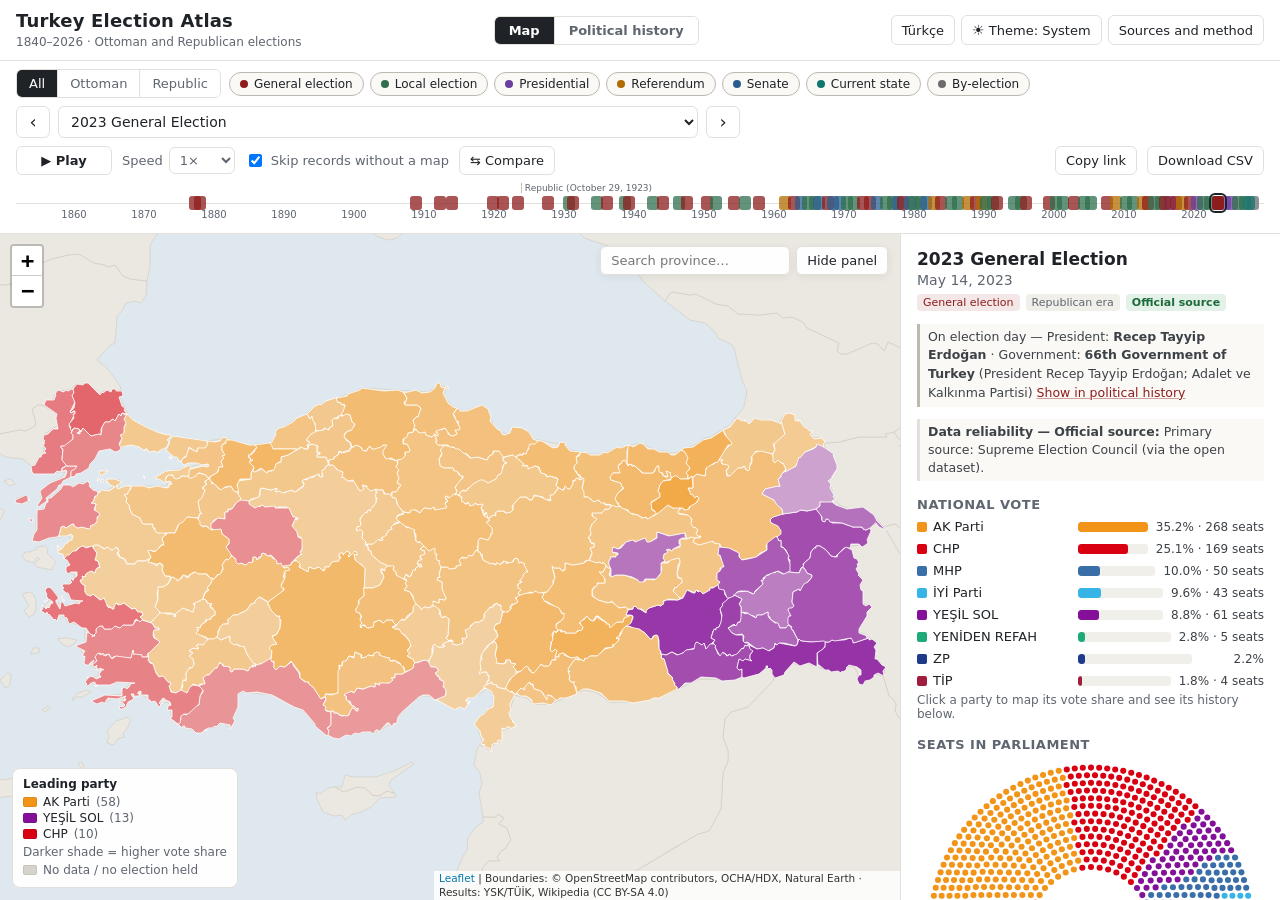
==== index.html @ 9a4d2790 "feat: İngilizce arayüz, ilçe düzeyi sonuçlar (3.3.0) Co-Authored-By: Claude Opus 5.5 <noreply@anthro" ====
<!DOCTYPE html>
<html lang="tr">
<head>
<meta charset="utf-8">
<meta name="viewport" content="width=device-width, initial-scale=1">
<title>Türkiye Seçim Atlası · 1840–2026</title>
<meta name="description" content="1840'tan günümüze Osmanlı ve Türkiye Cumhuriyeti seçimleri, halkoylamaları ve cumhurbaşkanlığı seçimleri; döneminin il ve vilayet sınırlarıyla etkileşimli harita.">
<meta name="theme-color" content="#8d1c1c">
<meta property="og:type" content="website">
<meta property="og:title" content="Türkiye Seçim Atlası · 1840–2026">
<meta property="og:description" content="1840'tan bugüne Osmanlı ve Türkiye seçimleri döneminin sınırlarıyla haritada; meclisler, hükûmetler, cumhurbaşkanları ve partilerle siyasi tarih.">
<meta property="og:url" content="https://ahmtaltug.github.io/TurkSiyasiTarihi/">
<meta property="og:image" content="https://ahmtaltug.github.io/TurkSiyasiTarihi/icons/og.jpg">
<meta property="og:image:width" content="1280"><meta property="og:image:height" content="640">
<meta property="og:locale" content="tr_TR">
<meta name="twitter:card" content="summary_large_image">
<link rel="icon" href="favicon.svg" type="image/svg+xml">
<link rel="manifest" href="manifest.webmanifest">
<link rel="apple-touch-icon" href="icons/icon-192.png">
<script>
  // Tema, sayfa çizilmeden uygulanır (beyaz parlama olmasın): kayıtlı tercih yoksa tarayıcı tercihi.
  (function () {
    var p = localStorage.getItem('theme') || 'auto';
    var dark = p === 'dark' || (p === 'auto' && window.matchMedia && window.matchMedia('(prefers-color-scheme: dark)').matches);
    document.documentElement.dataset.theme = dark ? 'dark' : 'light';
  })();
</script>
<link rel="stylesheet" href="vendor/leaflet.css">
<link rel="stylesheet" href="css/app.css?v=3.3.0">
</head>
<body>
<header class="topbar">
  <div class="brand">
    <h1>Türkiye Seçim Atlası</h1>
    <span class="brand-sub">1840–2026 · Osmanlı ve Cumhuriyet seçimleri</span>
  </div>
  <nav class="seg main-tabs" id="mainTabs" aria-label="Ana bölümler">
    <button type="button" data-view="map" class="active" aria-pressed="true">Harita</button>
    <button type="button" data-view="history" aria-pressed="false">Siyasi tarih</button>
  </nav>
  <div class="topbar-actions">
    <button id="langBtn" class="btn ghost no-tr" type="button" title="Language / Dil"></button>
    <button id="themeBtn" class="btn ghost" type="button">Tema: Sistem</button>
    <button id="aboutBtn" class="btn ghost" type="button" aria-label="Kaynaklar ve yöntem"><span class="long">Kaynaklar ve yöntem</span><span class="short">Hakkında</span></button>
  </div>
</header>

<section class="controls" aria-label="Seçim seçimi">
  <div class="row">
    <div class="seg" id="eraSeg" role="group" aria-label="Dönem">
      <button type="button" data-era="all" class="active">Tümü</button>
      <button type="button" data-era="osmanli">Osmanlı</button>
      <button type="button" data-era="cumhuriyet">Cumhuriyet</button>
    </div>
    <div class="chips" id="typeChips" role="group" aria-label="Seçim türü"></div>
  </div>
  <div class="row nav">
    <button id="prevBtn" class="btn icon" type="button" aria-label="Önceki seçim">‹</button>
    <select id="electionSelect" aria-label="Seçim"></select>
    <button id="nextBtn" class="btn icon" type="button" aria-label="Sonraki seçim">›</button>
  </div>
  <div class="row play" aria-label="Zaman atlamalı oynatma">
    <button id="playBtn" class="btn" type="button" aria-pressed="false" title="Seçili dönem ve türlerdeki seçimleri sırayla oynat (boşluk tuşu)">▶ Oynat</button>
    <label class="lbl"><span class="long">Hız</span>
      <select id="speedSel" aria-label="Oynatma hızı">
        <option value="0.5">0,5×</option><option value="1" selected>1×</option><option value="2">2×</option><option value="4">4×</option>
      </select>
    </label>
    <label class="lbl skip"><input type="checkbox" id="skipEmpty" checked> Haritasız kayıtları atla</label>
    <button id="cmpBtn" class="btn ghost" type="button" aria-pressed="false" title="İki seçimi yan yana haritada karşılaştır">⇆<span class="long"> Karşılaştır</span></button>
    <span class="spacer"></span>
    <button id="shareBtn" class="btn ghost" type="button" title="Bu görünümün bağlantısını kopyala"><span class="long">Bağlantıyı kopyala</span><span class="short">Paylaş</span></button>
    <button id="csvBtn" class="btn ghost" type="button" title="Bu seçimin il verisini CSV olarak indir"><span class="long">CSV indir</span><span class="short">CSV</span></button>
  </div>
  <div class="timeline" id="timeline" aria-label="Zaman çizelgesi"></div>
</section>

<main class="layout">
  <div class="map-wrap">
    <div id="map" aria-label="Harita"></div>
    <div class="map-overlay" id="mapOverlay" hidden></div>
    <div class="year-badge" id="yearBadge" hidden aria-live="polite"></div>
    <div class="event-ticker" id="eventTicker" hidden aria-live="polite"></div>
    <div class="cmp-label a" id="cmpLabelA"></div>
    <div class="loading" id="loading" hidden role="status"><span class="spin" aria-hidden="true"></span>Yükleniyor…</div>
    <div class="legend" id="legend"></div>
    <div class="map-tools">
      <input id="unitSearch" type="search" list="unitList" placeholder="İl ara…" aria-label="Haritada il, sancak ya da vilayet ara (kısayol: /)" autocomplete="off">
      <datalist id="unitList"></datalist>
      <button id="panelBtn" class="btn" type="button" aria-expanded="true" aria-controls="panel">Paneli gizle</button>
    </div>
  </div>
  <aside class="panel" id="panel">
    <div id="electionInfo"></div>
    <div class="modes" id="modeBox"></div>
    <div id="cmpBox"></div>
    <div id="unitInfo"></div>
    <div id="tableBox"></div>
    <div id="demoBox"></div>
    <div id="notesBox"></div>
  </aside>
</main>

<template id="about-en">
  <h2>Sources and method</h2>
  <p class="note">The interface is available in English; election descriptions, notes, party and place names come from Turkish sources and are shown in Turkish.</p>
  <h3>Coverage</h3>
  <ul>
    <li><b>1840:</b> Muhassıl councils. No compiled results exist, so only a description is shown.</li>
    <li><b>1877–1919, Ottoman Chamber of Deputies:</b> Deputies per province (vilayet) or sanjak, with religious, ethnic or political affiliation where the source gives it.</li>
    <li><b>1920–1946, Grand National Assembly:</b> Deputies and party breakdown per province; approximate provincial votes for 1946.</li>
    <li><b>1930–1946 local elections:</b> Municipalities won by the Free Republican Party in 1930; boundaries only for other years.</li>
    <li><b>District level:</b> District results for the 1950 and 1955 local elections and for all general, local, referendum and presidential elections since 1961, with the district boundaries of election day (panel: "Unit: District").</li>
    <li><b>1950–2026:</b> Province-level results of general, local (mayors and provincial councils), Senate, referendum and presidential elections, and the June 7, 2026 by-elections.</li>
  </ul>
  <h3>Data sources</h3>
  <ul>
    <li><b>1950–2026 results, 1950–1999 provincial and district boundaries:</b> <a href="https://github.com/hamiKumbasae/turkiye-secim-haritasi" target="_blank" rel="noopener">Türkiye Seçim Haritası open dataset</a> (CC BY-SA 4.0), based on the Supreme Election Council (YSK), TurkStat/DİE and Wikipedia. Boundaries derived from © OpenStreetMap contributors (ODbL) and OCHA/HDX COD-AB-TUR (CC BY-IGO).</li>
    <li><b>1877–1946 lists of deputies:</b> Turkish Wikipedia lists of members of each Ottoman and Turkish parliament (CC BY-SA 4.0). Each record links its source in the panel.</li>
    <li><b>Ottoman provinces outside Turkey and background map:</b> <a href="https://www.naturalearthdata.com/" target="_blank" rel="noopener">Natural Earth</a> (public domain).</li>
    <li><b>Political history (governments, confidence votes, heads of state, parties, events):</b> Turkish Wikipedia lists of governments and presidents, and party infoboxes (CC BY-SA 4.0); grand viziers from the Turkish Wikipedia list of Ottoman grand viziers.</li>
    <li><b>Demographics:</b> Provincial population (censuses 1927–2025) and area from Turkish Wikipedia; GDP per capita (2024) and life expectancy (2021–2023) from English Wikipedia tables based on TurkStat data.</li>
    <li><b>Current state:</b> Seats in parliament and provincial mayors, compiled daily from Turkish Wikipedia.</li>
    <li><b>Software:</b> Leaflet (BSD-2), topojson-client (ISC).</li>
  </ul>
  <h3>Boundaries</h3>
  <p>Elections from 1950 onwards are drawn with the provincial boundaries of their date (63 provinces in 1950 up to 81 since 2002), and provinces carry their official name at the time (e.g. Seyhan and Çoruh until 1955, Urfa until 1984, İçel until 2002).</p>
  <p>Boundaries before 1950 are <b>approximate</b>: units inside Turkey were assembled from today's districts according to their affiliation in that year; Ottoman provinces outside Turkey were assembled from present-day regions (Natural Earth admin-1), so their outlines do not match historical borders exactly. Units drawn with <b>fine diagonal hatching</b> rely on this project's estimate rather than a documented source.</p>
  <h3>Data reliability</h3>
  <ul>
    <li><b>Official source:</b> results based on YSK or TurkStat publications (via the open dataset).</li>
    <li><b>Encyclopedic compilation:</b> compiled from Wikipedia tables and lists, not checked against primary sources.</li>
    <li><b>Partial / approximate:</b> records where part of the data is unknown or approximate (1930, 1946).</li>
    <li><b>No result data:</b> only a description and the boundaries of the period.</li>
  </ul>
  <p>What was checked against what is documented in the <a href="https://github.com/ahmtaltug/TurkSiyasiTarihi/blob/main/docs/DOGRULAMA.md" target="_blank" rel="noopener">verification report</a> (Turkish).</p>
  <h3>Known limitations</h3>
  <ul>
    <li>Before 1950 elections were indirect and no provincial vote counts were published, so deputies and affiliations are shown.</li>
    <li>Wikipedia lists include everyone who served during a term, so totals can exceed the official number of seats.</li>
    <li>Party affiliations in the 1912 and 1914 lists do not match the aggregate figures in the literature.</li>
    <li>National totals are summed from provinces and may differ from official figures by a few tenths of a point.</li>
    <li>The parliament chart shows the composition right after each election; changes during a term are only included for the one-party era opposition parties (1923–1930).</li>
    <li>Demographic indicators use today's provincial boundaries; correlation does not imply causation.</li>
  </ul>
  <h3>Reporting errors</h3>
  <p>Use the <b>"Spotted an error in this record? Report it"</b> link at the bottom of each panel; it opens a GitHub form pre-filled with the record you are viewing (GitHub account required). <a href="https://github.com/ahmtaltug/TurkSiyasiTarihi/issues" target="_blank" rel="noopener">Open reports</a></p>
  <h3>Tips</h3>
  <ul>
    <li><b>Play:</b> steps through the elections of the selected era and types; keep only "General election" on to watch 1877–2023.</li>
    <li><b>Swing:</b> compares the selected party with the previous election of the same type, province by province.</li>
    <li><b>Keyboard:</b> ← → previous/next election, space play/pause, / search, Esc closes the selected unit.</li>
    <li><b>Compare (⇆):</b> shows two elections side by side.</li>
    <li><b>Language:</b> the button at the top switches between Turkish and English; the choice is stored in your browser.</li>
  </ul>
</template>

<dialog id="about">
  <form method="dialog"><button class="btn ghost close" aria-label="Kapat">✕</button></form>
  <div id="aboutBody">
  <h2>Kaynaklar ve yöntem</h2>
  <h3>Kapsam</h3>
  <ul>
    <li><b>1840:</b> Muhassıllık meclisleri. Derlenmiş seçim sonucu olmadığı için yalnız açıklama gösterilir.</li>
    <li><b>1877–1919, Meclis-i Mebusan:</b> Vilayet ya da sancak başına mebus sayısı. Kaynakta varsa dinî, etnik ya da siyasi mensubiyet dağılımı da gösterilir.</li>
    <li><b>1920–1946, TBMM:</b> İl (liva) başına milletvekili sayısı ve parti dağılımı. 1946 için yaklaşık il oyları da vardır.</li>
    <li><b>1930–1946 yerel seçimler:</b> 1930 için Serbest Cumhuriyet Fırkası'nın kazandığı belediyeler. Diğer yıllarda il düzeyinde veri yoktur.</li>
    <li><b>İlçe düzeyi:</b> 1950 ve 1955 yerel seçimleri ile 1961 sonrası genel, yerel, halkoylaması ve cumhurbaşkanlığı seçimlerinde ilçe sonuçları, seçim tarihindeki ilçe sınırlarıyla (panelde "Birim: İlçe").</li>
    <li><b>1950–2026:</b> İl düzeyinde milletvekili genel seçimleri, mahalli idareler seçimleri (belediye başkanlığı ve il genel meclisi), Cumhuriyet Senatosu seçimleri, halkoylamaları, cumhurbaşkanlığı seçimleri ve 7 Haziran 2026 ara seçimi.</li>
  </ul>
  <h3>Veri kaynakları</h3>
  <ul>
    <li><b>1950–2026 sonuçları ve 1950–1999 il sınırları:</b> <a href="https://github.com/hamiKumbasae/turkiye-secim-haritasi" target="_blank" rel="noopener">Türkiye Seçim Haritası açık veri seti</a> (CC BY-SA 4.0). Asıl kaynakları YSK, TÜİK/DİE ve Vikipedi'dir. İl ve ilçe sınırları © OpenStreetMap katkıcıları (ODbL) ve OCHA/HDX COD-AB-TUR (CC BY-IGO) verisinden türetilmiştir.</li>
    <li><b>1877–1946 vekil listeleri:</b> Türkçe Vikipedi'deki "Meclis-i Mebûsan N. dönem mebusları listesi" ve "TBMM N. dönem milletvekilleri listesi" maddeleri (CC BY-SA 4.0). 1930 ve 1946 için ilgili seçim maddeleri kullanıldı. Her seçimin kaynak bağlantısı panelde yer alır.</li>
    <li><b>Türkiye dışındaki Osmanlı vilayetleri ve arka plan haritası:</b> <a href="https://www.naturalearthdata.com/" target="_blank" rel="noopener">Natural Earth</a> (kamu malı).</li>
    <li><b>Siyasi tarih (hükûmetler, güvenoyları, cumhurbaşkanları, partiler, olaylar):</b> Türkçe Vikipedi "Türkiye hükûmetleri listesi", "Türkiye cumhurbaşkanları listesi" ve parti maddelerinin bilgi kutuları (CC BY-SA 4.0). 1923–1946 meclis dağılımları seçim maddelerinden, 1950 sonrası bu sitenin seçim verisindendir.</li>
    <li><b>Demografi:</b> İl nüfusları (1927–2025 sayım ve ADNKS), alanlar: Türkçe Vikipedi; il bazında kişi başı GSYH (2024) ve yaşam beklentisi (2021–2023): İngilizce Vikipedi tabloları (TÜİK verisine dayanır).</li>
    <li><b>Yazılım:</b> Leaflet (BSD-2), topojson-client (ISC).</li>
  </ul>
  <h3>Sınırlar</h3>
  <p>1950 ve sonrasındaki seçimler, kaynak veri setinin o tarihteki il sınırlarıyla çizilir: 1950'de 63 il, 1954'te 64, 1955'te 66, 1957–1987 arasında 67, 1991'de 74, 1994'te 76, 1995'te 79, 1999'da 80 ve 2002'den itibaren 81 il. İl adları seçim tarihindeki resmî adlarıyla gösterilir (ör. 1955'e kadar Seyhan ve Çoruh, 1984'e kadar Urfa, 2002'ye kadar İçel).</p>
  <p>1950 öncesi sınırlar <b>yaklaşıktır</b>. Türkiye içindeki birimler, günümüz ilçelerinin o yıldaki il ya da sancak bağlılığına göre birleştirildi. Örnekler: Gelibolu, Ergani, Genç, Siverek, Kozan, Cebelibereket, Şebinkarahisar ve Aksaray illerinin kaldırılması, 1933–1936 arasındaki Çoruh ili, Hatay'ın 1939'da katılması. Türkiye dışındaki Osmanlı vilayetleri, günümüz idari bölgelerinin (Natural Earth admin-1) birleştirilmesiyle çizildi. Bu yüzden kenar hatları tarihî sınırlarla birebir örtüşmez.</p>
  <h3>Veri güvenilirliği düzeyleri</h3>
  <p>Her kaydın panelinde bir güvenilirlik rozeti vardır. Rozet, verinin hangi tür kaynağa dayandığını gösterir; ayrı bir doğrulama sonucu değildir.</p>
  <ul>
    <li><b>Resmî kaynak:</b> YSK ya da DİE/TÜİK yayınlarına dayanan sonuçlar (kaynak veri seti üzerinden).</li>
    <li><b>Ansiklopedik derleme:</b> Vikipedi tablo ve listelerinden derlenmiş, birincil kaynakla karşılaştırılmamış veri.</li>
    <li><b>Kısmi / yaklaşık:</b> Verinin bir bölümü bilinmeyen ya da yaklaşık olan kayıtlar (1930, 1946).</li>
    <li><b>Sonuç verisi yok:</b> Yalnız açıklama ve dönemin sınırları gösterilir.</li>
  </ul>
  <p>Haritada <b>ince çapraz çizgilerle taranmış</b> birimlerin sınırı belgelenmiş bir kaynağa değil, bu projedeki tahmine dayanır. Birime tıklayınca neyin varsayıldığı yazar.</p>
  <p>Parti ve aday adlarının, ülke geneli sonuçların ve il adlarının neyle karşılaştırıldığı <a href="https://github.com/ahmtaltug/TurkSiyasiTarihi/blob/main/docs/DOGRULAMA.md" target="_blank" rel="noopener">doğrulama raporunda</a> yer alır.</p>
  <h3>Bilinen sınırlamalar</h3>
  <ul>
    <li>1950 öncesinde seçimler iki dereceliydi ve il düzeyinde oy sayısı yayımlanmadı. Bu yüzden bu dönemde vekil sayıları ve mensubiyetler gösterilir.</li>
    <li>Vikipedi listeleri dönem boyunca görev yapan herkesi içerir. Açıklamasında "yerine" ya da "ara seçim" geçenler "sonradan katılan" olarak ayrıldı, ama bütün ara seçimler bu şekilde işaretli değildir. Bu yüzden toplamlar resmî sandalye sayısından fazla olabilir.</li>
    <li>1912 ve 1914 listelerindeki parti mensubiyetleri literatürdeki toplu rakamlarla uyuşmaz; örneğin 1912 için genellikle "İttihat ve Terakki 269/275" denir. Bu yüzden Osmanlı seçimlerinde harita varsayılan olarak vekil sayısını gösterir.</li>
    <li>Ülke toplamları il verilerinin toplanmasıyla hesaplandığından resmî ilan edilen oranlardan birkaç onda bir puan farklı olabilir.</li>
    <li>Siyasi tarih grafiğindeki meclis dağılımı her seçimin hemen sonrasındaki durumdur; dönem içindeki parti değiştirmeler ve ara seçimler, Cumhuriyet Senatosu gösterilmez. Partilerin öncül/ardıl ilişkileri Vikipedi bilgi kutularındaki bağlantılara dayanır.</li>
    <li>Demografik göstergeler günümüz il sınırlarına göredir; eski seçimlerde dönemin illerine toplanır ve yaklaşıktır. İl bazında kentleşme ve göç verisi yoktur; nüfus artışı dolaylı gösterge olarak verilir. Korelasyon nedensellik göstermez.</li>
  </ul>
  <h3>Hata bildirimi</h3>
  <p>Yanlış bir sonuç, ad, tarih ya da sınır görürseniz her kaydın panelinin altındaki <b>"Bu kayıtta hata mı var? Bildirin"</b> bağlantısını kullanın. GitHub'da, görüntülediğiniz kaydın bağlantısı doldurulmuş bir form açılır (GitHub hesabı gerekir). <a href="https://github.com/ahmtaltug/TurkSiyasiTarihi/issues" target="_blank" rel="noopener">Açık bildirimler</a></p>
  <h3>Kullanım ipuçları</h3>
  <ul>
    <li><b>Oynat:</b> Seçili dönem ve türlerdeki seçimleri sırayla gösterir. Örneğin yalnız "Genel seçim"i açık bırakıp oynatırsanız 1877'den 2023'e milletvekili seçimleri art arda gelir. Harita görünümü ve seçili parti, mümkün olduğunca korunur.</li>
    <li><b>Değişim:</b> 1950 sonrası oy verisi olan seçimlerde, seçili partinin oyunu aynı türden bir önceki seçimle il il karşılaştırır.</li>
    <li><b>Tema:</b> Sayfa tarayıcınızın açık/koyu tercihine göre açılır; sağ üstteki düğmeyle Sistem, Açık ve Koyu arasında geçiş yapabilirsiniz. Tercih tarayıcıda saklanır.</li>
    <li><b>Tahmini sınırlar:</b> Lejanttaki kutucukla taramayı gizleyip gösterebilirsiniz.</li>
    <li><b>Klavye:</b> ← ve → önceki/sonraki seçim, boşluk oynat/durdur, / il arama, Esc seçili ili kapatır.</li>
    <li><b>Parti geçmişi:</b> Ülke geneli çubuklarından bir partiye tıklayınca, partinin aynı türdeki seçimlerde aldığı oy oranı grafikle gösterilir.</li>
    <li><b>İl geçmişi:</b> 1950 sonrası bir ile tıklayınca kartın altındaki "Bu ilin seçim geçmişi" bölümü, aynı türdeki bütün seçimleri ve seçili partinin oy eğrisini gösterir.</li>
    <li><b>Siyasi tarih:</b> Üst çubuktaki düğme meclis–hükûmet grafiğini, hükûmetler tablosunu, parti zaman çizelgesini ve olay animasyonunu açar.</li>
    <li><b>Karşılaştır (⇆):</b> Seçili seçimi, paneldeki listeden seçeceğiniz başka bir seçimle yan yana gösterir.</li>
    <li><b>Demografi:</b> Panelin altındaki bölüm, il göstergeleriyle seçim sonucunu saçılım grafiğinde karşılaştırır.</li>
    <li><b>CSV indir:</b> Görüntülenen seçimin il verisini Excel'de açılabilen bir dosya olarak indirir.</li>
  </ul>
  </div>
  <p class="muted">Bu sitedeki derlenmiş veri, kaynaklarının lisansı gereği CC BY-SA 4.0 ile paylaşılır. <span id="version"></span> · <a href="https://github.com/ahmtaltug/TurkSiyasiTarihi" target="_blank" rel="noopener">Kaynak kod</a></p>
</dialog>

<section id="historyDlg" class="history-view" hidden aria-labelledby="histTitle">
  <div class="hd-head">
    <h2 id="histTitle">Siyasi tarih</h2>
    <div class="seg" id="histTabs" role="tablist" aria-label="Siyasi tarih görünümleri">
      <button type="button" role="tab" data-tab="chart">Meclis ve hükûmetler</button>
      <button type="button" role="tab" data-tab="govs">Hükûmetler ve güvenoyu</button>
      <button type="button" role="tab" data-tab="parties">Partiler</button>
      <button type="button" role="tab" data-tab="anim">Olaylar ve animasyon</button>
    </div>
    <button id="histShare" class="btn ghost" type="button" title="Bu görünümün bağlantısını kopyala"><span class="long">Bağlantıyı kopyala</span><span class="short">Paylaş</span></button>
    <a id="histReport" class="btn ghost report-link" href="#" target="_blank" rel="noopener" title="Siyasi tarih verisindeki bir hatayı bildir">Hata bildir</a>
  </div>
  <div id="histBody" class="hd-body"></div>
</section>

<svg width="0" height="0" style="position:absolute" aria-hidden="true" focusable="false">
  <defs>
    <pattern id="hatch" patternUnits="userSpaceOnUse" width="6" height="6" patternTransform="rotate(45)">
      <rect width="2" height="6" style="fill: var(--hatch)"></rect>
    </pattern>
  </defs>
</svg>
<noscript><p style="padding:16px">Bu harita JavaScript gerektirir.</p></noscript>
<script defer src="vendor/leaflet.js"></script>
<script defer src="vendor/topojson-client.min.js"></script>
<script defer src="js/i18n.js?v=3.3.0"></script>
<script defer src="js/app.js?v=3.3.0"></script>
<script defer src="js/history.js?v=3.3.0"></script>
</body>
</html>
---- vendor/leaflet.css ----
/* required styles */

.leaflet-pane,
.leaflet-tile,
.leaflet-marker-icon,
.leaflet-marker-shadow,
.leaflet-tile-container,
.leaflet-pane > svg,
.leaflet-pane > canvas,
.leaflet-zoom-box,
.leaflet-image-layer,
.leaflet-layer {
	position: absolute;
	left: 0;
	top: 0;
	}
.leaflet-container {
	overflow: hidden;
	}
.leaflet-tile,
.leaflet-marker-icon,
.leaflet-marker-shadow {
	-webkit-user-select: none;
	   -moz-user-select: none;
	        user-select: none;
	  -webkit-user-drag: none;
	}
/* Prevents IE11 from highlighting tiles in blue */
.leaflet-tile::selection {
	background: transparent;
}
/* Safari renders non-retina tile on retina better with this, but Chrome is worse */
.leaflet-safari .leaflet-tile {
	image-rendering: -webkit-optimize-contrast;
	}
/* hack that prevents hw layers "stretching" when loading new tiles */
.leaflet-safari .leaflet-tile-container {
	width: 1600px;
	height: 1600px;
	-webkit-transform-origin: 0 0;
	}
.leaflet-marker-icon,
.leaflet-marker-shadow {
	display: block;
	}
/* .leaflet-container svg: reset svg max-width decleration shipped in Joomla! (joomla.org) 3.x */
/* .leaflet-container img: map is broken in FF if you have max-width: 100% on tiles */
.leaflet-container .leaflet-overlay-pane svg {
	max-width: none !important;
	max-height: none !important;
	}
.leaflet-container .leaflet-marker-pane img,
.leaflet-container .leaflet-shadow-pane img,
.leaflet-container .leaflet-tile-pane img,
.leaflet-container img.leaflet-image-layer,
.leaflet-container .leaflet-tile {
	max-width: none !important;
	max-height: none !important;
	width: auto;
	padding: 0;
	}

.leaflet-container img.leaflet-tile {
	/* See: https://bugs.chromium.org/p/chromium/issues/detail?id=600120 */
	mix-blend-mode: plus-lighter;
}

.leaflet-container.leaflet-touch-zoom {
	-ms-touch-action: pan-x pan-y;
	touch-action: pan-x pan-y;
	}
.leaflet-container.leaflet-touch-drag {
	-ms-touch-action: pinch-zoom;
	/* Fallback for FF which doesn't support pinch-zoom */
	touch-action: none;
	touch-action: pinch-zoom;
}
.leaflet-container.leaflet-touch-drag.leaflet-touch-zoom {
	-ms-touch-action: none;
	touch-action: none;
}
.leaflet-container {
	-webkit-tap-highlight-color: transparent;
}
.leaflet-container a {
	-webkit-tap-highlight-color: rgba(51, 181, 229, 0.4);
}
.leaflet-tile {
	filter: inherit;
	visibility: hidden;
	}
.leaflet-tile-loaded {
	visibility: inherit;
	}
.leaflet-zoom-box {
	width: 0;
	height: 0;
	-moz-box-sizing: border-box;
	     box-sizing: border-box;
	z-index: 800;
	}
/* workaround for https://bugzilla.mozilla.org/show_bug.cgi?id=888319 */
.leaflet-overlay-pane svg {
	-moz-user-select: none;
	}

.leaflet-pane         { z-index: 400; }

.leaflet-tile-pane    { z-index: 200; }
.leaflet-overlay-pane { z-index: 400; }
.leaflet-shadow-pane  { z-index: 500; }
.leaflet-marker-pane  { z-index: 600; }
.leaflet-tooltip-pane   { z-index: 650; }
.leaflet-popup-pane   { z-index: 700; }

.leaflet-map-pane canvas { z-index: 100; }
.leaflet-map-pane svg    { z-index: 200; }

.leaflet-vml-shape {
	width: 1px;
	height: 1px;
	}
.lvml {
	behavior: url(#default#VML);
	display: inline-block;
	position: absolute;
	}


/* control positioning */

.leaflet-control {
	position: relative;
	z-index: 800;
	pointer-events: visiblePainted; /* IE 9-10 doesn't have auto */
	pointer-events: auto;
	}
.leaflet-top,
.leaflet-bottom {
	position: absolute;
	z-index: 1000;
	pointer-events: none;
	}
.leaflet-top {
	top: 0;
	}
.leaflet-right {
	right: 0;
	}
.leaflet-bottom {
	bottom: 0;
	}
.leaflet-left {
	left: 0;
	}
.leaflet-control {
	float: left;
	clear: both;
	}
.leaflet-right .leaflet-control {
	float: right;
	}
.leaflet-top .leaflet-control {
	margin-top: 10px;
	}
.leaflet-bottom .leaflet-control {
	margin-bottom: 10px;
	}
.leaflet-left .leaflet-control {
	margin-left: 10px;
	}
.leaflet-right .leaflet-control {
	margin-right: 10px;
	}


/* zoom and fade animations */

.leaflet-fade-anim .leaflet-popup {
	opacity: 0;
	-webkit-transition: opacity 0.2s linear;
	   -moz-transition: opacity 0.2s linear;
	        transition: opacity 0.2s linear;
	}
.leaflet-fade-anim .leaflet-map-pane .leaflet-popup {
	opacity: 1;
	}
.leaflet-zoom-animated {
	-webkit-transform-origin: 0 0;
	    -ms-transform-origin: 0 0;
	        transform-origin: 0 0;
	}
svg.leaflet-zoom-animated {
	will-change: transform;
}

.leaflet-zoom-anim .leaflet-zoom-animated {
	-webkit-transition: -webkit-transform 0.25s cubic-bezier(0,0,0.25,1);
	   -moz-transition:    -moz-transform 0.25s cubic-bezier(0,0,0.25,1);
	        transition:         transform 0.25s cubic-bezier(0,0,0.25,1);
	}
.leaflet-zoom-anim .leaflet-tile,
.leaflet-pan-anim .leaflet-tile {
	-webkit-transition: none;
	   -moz-transition: none;
	        transition: none;
	}

.leaflet-zoom-anim .leaflet-zoom-hide {
	visibility: hidden;
	}


/* cursors */

.leaflet-interactive {
	cursor: pointer;
	}
.leaflet-grab {
	cursor: -webkit-grab;
	cursor:    -moz-grab;
	cursor:         grab;
	}
.leaflet-crosshair,
.leaflet-crosshair .leaflet-interactive {
	cursor: crosshair;
	}
.leaflet-popup-pane,
.leaflet-control {
	cursor: auto;
	}
.leaflet-dragging .leaflet-grab,
.leaflet-dragging .leaflet-grab .leaflet-interactive,
.leaflet-dragging .leaflet-marker-draggable {
	cursor: move;
	cursor: -webkit-grabbing;
	cursor:    -moz-grabbing;
	cursor:         grabbing;
	}

/* marker & overlays interactivity */
.leaflet-marker-icon,
.leaflet-marker-shadow,
.leaflet-image-layer,
.leaflet-pane > svg path,
.leaflet-tile-container {
	pointer-events: none;
	}

.leaflet-marker-icon.leaflet-interactive,
.leaflet-image-layer.leaflet-interactive,
.leaflet-pane > svg path.leaflet-interactive,
svg.leaflet-image-layer.leaflet-interactive path {
	pointer-events: visiblePainted; /* IE 9-10 doesn't have auto */
	pointer-events: auto;
	}

/* visual tweaks */

.leaflet-container {
	background: #ddd;
	outline-offset: 1px;
	}
.leaflet-container a {
	color: #0078A8;
	}
.leaflet-zoom-box {
	border: 2px dotted #38f;
	background: rgba(255,255,255,0.5);
	}


/* general typography */
.leaflet-container {
	font-family: "Helvetica Neue", Arial, Helvetica, sans-serif;
	font-size: 12px;
	font-size: 0.75rem;
	line-height: 1.5;
	}


/* general toolbar styles */

.leaflet-bar {
	box-shadow: 0 1px 5px rgba(0,0,0,0.65);
	border-radius: 4px;
	}
.leaflet-bar a {
	background-color: #fff;
	border-bottom: 1px solid #ccc;
	width: 26px;
	height: 26px;
	line-height: 26px;
	display: block;
	text-align: center;
	text-decoration: none;
	color: black;
	}
.leaflet-bar a,
.leaflet-control-layers-toggle {
	background-position: 50% 50%;
	background-repeat: no-repeat;
	display: block;
	}
.leaflet-bar a:hover,
.leaflet-bar a:focus {
	background-color: #f4f4f4;
	}
.leaflet-bar a:first-child {
	border-top-left-radius: 4px;
	border-top-right-radius: 4px;
	}
.leaflet-bar a:last-child {
	border-bottom-left-radius: 4px;
	border-bottom-right-radius: 4px;
	border-bottom: none;
	}
.leaflet-bar a.leaflet-disabled {
	cursor: default;
	background-color: #f4f4f4;
	color: #bbb;
	}

.leaflet-touch .leaflet-bar a {
	width: 30px;
	height: 30px;
	line-height: 30px;
	}
.leaflet-touch .leaflet-bar a:first-child {
	border-top-left-radius: 2px;
	border-top-right-radius: 2px;
	}
.leaflet-touch .leaflet-bar a:last-child {
	border-bottom-left-radius: 2px;
	border-bottom-right-radius: 2px;
	}

/* zoom control */

.leaflet-control-zoom-in,
.leaflet-control-zoom-out {
	font: bold 18px 'Lucida Console', Monaco, monospace;
	text-indent: 1px;
	}

.leaflet-touch .leaflet-control-zoom-in, .leaflet-touch .leaflet-control-zoom-out  {
	font-size: 22px;
	}


/* layers control */

.leaflet-control-layers {
	box-shadow: 0 1px 5px rgba(0,0,0,0.4);
	background: #fff;
	border-radius: 5px;
	}
.leaflet-control-layers-toggle {
	background-image: url(images/layers.png);
	width: 36px;
	height: 36px;
	}
.leaflet-retina .leaflet-control-layers-toggle {
	background-image: url(images/layers-2x.png);
	background-size: 26px 26px;
	}
.leaflet-touch .leaflet-control-layers-toggle {
	width: 44px;
	height: 44px;
	}
.leaflet-control-layers .leaflet-control-layers-list,
.leaflet-control-layers-expanded .leaflet-control-layers-toggle {
	display: none;
	}
.leaflet-control-layers-expanded .leaflet-control-layers-list {
	display: block;
	position: relative;
	}
.leaflet-control-layers-expanded {
	padding: 6px 10px 6px 6px;
	color: #333;
	background: #fff;
	}
.leaflet-control-layers-scrollbar {
	overflow-y: scroll;
	overflow-x: hidden;
	padding-right: 5px;
	}
.leaflet-control-layers-selector {
	margin-top: 2px;
	position: relative;
	top: 1px;
	}
.leaflet-control-layers label {
	display: block;
	font-size: 13px;
	font-size: 1.08333em;
	}
.leaflet-control-layers-separator {
	height: 0;
	border-top: 1px solid #ddd;
	margin: 5px -10px 5px -6px;
	}

/* Default icon URLs */
.leaflet-default-icon-path { /* used only in path-guessing heuristic, see L.Icon.Default */
	background-image: url(images/marker-icon.png);
	}


/* attribution and scale controls */

.leaflet-container .leaflet-control-attribution {
	background: #fff;
	background: rgba(255, 255, 255, 0.8);
	margin: 0;
	}
.leaflet-control-attribution,
.leaflet-control-scale-line {
	padding: 0 5px;
	color: #333;
	line-height: 1.4;
	}
.leaflet-control-attribution a {
	text-decoration: none;
	}
.leaflet-control-attribution a:hover,
.leaflet-control-attribution a:focus {
	text-decoration: underline;
	}
.leaflet-attribution-flag {
	display: inline !important;
	vertical-align: baseline !important;
	width: 1em;
	height: 0.6669em;
	}
.leaflet-left .leaflet-control-scale {
	margin-left: 5px;
	}
.leaflet-bottom .leaflet-control-scale {
	margin-bottom: 5px;
	}
.leaflet-control-scale-line {
	border: 2px solid #777;
	border-top: none;
	line-height: 1.1;
	padding: 2px 5px 1px;
	white-space: nowrap;
	-moz-box-sizing: border-box;
	     box-sizing: border-box;
	background: rgba(255, 255, 255, 0.8);
	text-shadow: 1px 1px #fff;
	}
.leaflet-control-scale-line:not(:first-child) {
	border-top: 2px solid #777;
	border-bottom: none;
	margin-top: -2px;
	}
.leaflet-control-scale-line:not(:first-child):not(:last-child) {
	border-bottom: 2px solid #777;
	}

.leaflet-touch .leaflet-control-attribution,
.leaflet-touch .leaflet-control-layers,
.leaflet-touch .leaflet-bar {
	box-shadow: none;
	}
.leaflet-touch .leaflet-control-layers,
.leaflet-touch .leaflet-bar {
	border: 2px solid rgba(0,0,0,0.2);
	background-clip: padding-box;
	}


/* popup */

.leaflet-popup {
	position: absolute;
	text-align: center;
	margin-bottom: 20px;
	}
.leaflet-popup-content-wrapper {
	padding: 1px;
	text-align: left;
	border-radius: 12px;
	}
.leaflet-popup-content {
	margin: 13px 24px 13px 20px;
	line-height: 1.3;
	font-size: 13px;
	font-size: 1.08333em;
	min-height: 1px;
	}
.leaflet-popup-content p {
	margin: 17px 0;
	margin: 1.3em 0;
	}
.leaflet-popup-tip-container {
	width: 40px;
	height: 20px;
	position: absolute;
	left: 50%;
	margin-top: -1px;
	margin-left: -20px;
	overflow: hidden;
	pointer-events: none;
	}
.leaflet-popup-tip {
	width: 17px;
	height: 17px;
	padding: 1px;

	margin: -10px auto 0;
	pointer-events: auto;

	-webkit-transform: rotate(45deg);
	   -moz-transform: rotate(45deg);
	    -ms-transform: rotate(45deg);
	        transform: rotate(45deg);
	}
.leaflet-popup-content-wrapper,
.leaflet-popup-tip {
	background: white;
	color: #333;
	box-shadow: 0 3px 14px rgba(0,0,0,0.4);
	}
.leaflet-container a.leaflet-popup-close-button {
	position: absolute;
	top: 0;
	right: 0;
	border: none;
	text-align: center;
	width: 24px;
	height: 24px;
	font: 16px/24px Tahoma, Verdana, sans-serif;
	color: #757575;
	text-decoration: none;
	background: transparent;
	}
.leaflet-container a.leaflet-popup-close-button:hover,
.leaflet-container a.leaflet-popup-close-button:focus {
	color: #585858;
	}
.leaflet-popup-scrolled {
	overflow: auto;
	}

.leaflet-oldie .leaflet-popup-content-wrapper {
	-ms-zoom: 1;
	}
.leaflet-oldie .leaflet-popup-tip {
	width: 24px;
	margin: 0 auto;

	-ms-filter: "progid:DXImageTransform.Microsoft.Matrix(M11=0.70710678, M12=0.70710678, M21=-0.70710678, M22=0.70710678)";
	filter: progid:DXImageTransform.Microsoft.Matrix(M11=0.70710678, M12=0.70710678, M21=-0.70710678, M22=0.70710678);
	}

.leaflet-oldie .leaflet-control-zoom,
.leaflet-oldie .leaflet-control-layers,
.leaflet-oldie .leaflet-popup-content-wrapper,
.leaflet-oldie .leaflet-popup-tip {
	border: 1px solid #999;
	}


/* div icon */

.leaflet-div-icon {
	background: #fff;
	border: 1px solid #666;
	}


/* Tooltip */
/* Base styles for the element that has a tooltip */
.leaflet-tooltip {
	position: absolute;
	padding: 6px;
	background-color: #fff;
	border: 1px solid #fff;
	border-radius: 3px;
	color: #222;
	white-space: nowrap;
	-webkit-user-select: none;
	-moz-user-select: none;
	-ms-user-select: none;
	user-select: none;
	pointer-events: none;
	box-shadow: 0 1px 3px rgba(0,0,0,0.4);
	}
.leaflet-tooltip.leaflet-interactive {
	cursor: pointer;
	pointer-events: auto;
	}
.leaflet-tooltip-top:before,
.leaflet-tooltip-bottom:before,
.leaflet-tooltip-left:before,
.leaflet-tooltip-right:before {
	position: absolute;
	pointer-events: none;
	border: 6px solid transparent;
	background: transparent;
	content: "";
	}

/* Directions */

.leaflet-tooltip-bottom {
	margin-top: 6px;
}
.leaflet-tooltip-top {
	margin-top: -6px;
}
.leaflet-tooltip-bottom:before,
.leaflet-tooltip-top:before {
	left: 50%;
	margin-left: -6px;
	}
.leaflet-tooltip-top:before {
	bottom: 0;
	margin-bottom: -12px;
	border-top-color: #fff;
	}
.leaflet-tooltip-bottom:before {
	top: 0;
	margin-top: -12px;
	margin-left: -6px;
	border-bottom-color: #fff;
	}
.leaflet-tooltip-left {
	margin-left: -6px;
}
.leaflet-tooltip-right {
	margin-left: 6px;
}
.leaflet-tooltip-left:before,
.leaflet-tooltip-right:before {
	top: 50%;
	margin-top: -6px;
	}
.leaflet-tooltip-left:before {
	right: 0;
	margin-right: -12px;
	border-left-color: #fff;
	}
.leaflet-tooltip-right:before {
	left: 0;
	margin-left: -12px;
	border-right-color: #fff;
	}

/* Printing */

@media print {
	/* Prevent printers from removing background-images of controls. */
	.leaflet-control {
		-webkit-print-color-adjust: exact;
		print-color-adjust: exact;
		}
	}
---- css/app.css ----
:root {
  --bg: #f6f5f2;
  --surface: #ffffff;
  --ink: #1f2328;
  --muted: #5f6670;
  --line: #e2e0db;
  --accent: #8d1c1c;
  --sea: #dfe8ee;
  --land: #ece9e2;
  --nodata: #d6d3cc;
  --radius: 8px;
  --line-strong: #bdb9b1;
  --on-ink: #ffffff;
  --soft: #f1efea;
  --soft2: #faf9f6;
  --text2: #3d4248;
  --overlay: rgba(255,255,255,.95);
  --sw-line: rgba(0,0,0,.08);
  --warn-bg: #fff7e6;
  --warn-line: #f2dfb5;
  --row: #f0eee9;
  --row-hover: #f6f4ef;
  --row-sel: #efe9dc;
  --hatch-swatch: #8a8478;
  --hatch: rgba(255,255,255,.45);
  color-scheme: light;
  font-family: system-ui, -apple-system, "Segoe UI", Roboto, "Noto Sans", sans-serif;
  color: var(--ink);
  background: var(--bg);
}
* { box-sizing: border-box; }
html, body { margin: 0; height: 100%; }
body { display: flex; flex-direction: column; min-height: 100vh; }
a { color: var(--accent); }
.muted { color: var(--muted); }

.topbar { display: flex; align-items: center; justify-content: space-between; gap: 12px; padding: 10px 16px; background: var(--surface); border-bottom: 1px solid var(--line); }
.brand h1 { font-size: 18px; margin: 0; letter-spacing: .2px; }
.brand-sub { font-size: 12px; color: var(--muted); }

.btn { font: inherit; font-size: 13px; border: 1px solid var(--line); background: var(--surface); color: var(--ink); border-radius: 6px; padding: 6px 10px; cursor: pointer; }
.btn:hover { border-color: var(--line-strong); }
.btn.ghost { background: transparent; }
.btn.icon { width: 34px; padding: 6px 0; font-size: 18px; line-height: 1; }
.btn:focus-visible, select:focus-visible, .chip:focus-visible, .seg button:focus-visible { outline: 2px solid var(--accent); outline-offset: 1px; }

.controls { background: var(--surface); border-bottom: 1px solid var(--line); padding: 8px 16px 6px; display: flex; flex-direction: column; gap: 8px; }
.controls .row { display: flex; align-items: center; gap: 8px; flex-wrap: wrap; }
.controls .row.nav { flex-wrap: nowrap; }
.leaflet-interactive:focus { outline: none; }
.seg { display: inline-flex; border: 1px solid var(--line); border-radius: 6px; overflow: hidden; }
.seg button { font: inherit; font-size: 13px; border: 0; background: var(--surface); padding: 6px 12px; cursor: pointer; color: var(--muted); }
.seg button + button { border-left: 1px solid var(--line); }
.seg button.active { background: var(--ink); color: var(--on-ink); }
.chips { display: flex; gap: 6px; flex-wrap: wrap; }
.chip { font: inherit; font-size: 12px; border: 1px solid var(--line); background: var(--surface); border-radius: 999px; padding: 4px 10px; cursor: pointer; color: var(--muted); display: inline-flex; align-items: center; gap: 6px; }
.chip .dot { width: 8px; height: 8px; border-radius: 50%; display: inline-block; }
.chip.on { color: var(--ink); border-color: var(--line-strong); background: var(--soft2); }
.chip:not(.on) .dot { opacity: .35; }
select { font: inherit; font-size: 14px; padding: 6px 8px; border: 1px solid var(--line); border-radius: 6px; background: var(--surface); min-width: 0; flex: 1 1 320px; max-width: 640px; }

.timeline { position: relative; height: 44px; overflow-x: auto; overflow-y: hidden; white-space: nowrap; scrollbar-width: thin; }
.timeline .track { position: relative; height: 100%; min-width: 100%; }
.timeline .axis { position: absolute; left: 0; right: 0; top: 20px; height: 1px; background: var(--line); }
.timeline .tick { position: absolute; top: 26px; font-size: 10px; color: var(--muted); transform: translateX(-50%); }
.timeline .ev { position: absolute; top: 13px; width: 12px; height: 14px; margin-left: -6px; border-radius: 3px; border: 0; padding: 0; cursor: pointer; opacity: .75; }
.timeline .ev:hover { opacity: 1; transform: scaleY(1.25); }
.timeline .ev.sel { opacity: 1; outline: 2px solid var(--ink); outline-offset: 1px; z-index: 2; }
.timeline .era-band { position: absolute; top: 0; height: 10px; font-size: 9px; color: var(--muted); border-left: 1px dashed var(--line-strong); padding-left: 3px; }

.layout { flex: 1; display: grid; grid-template-columns: minmax(0, 1fr) 380px; min-height: 0; }
.map-wrap { position: relative; min-height: 420px; }
#map { position: absolute; inset: 0; background: var(--sea); }
.leaflet-container { font: inherit; background: var(--sea); }
.leaflet-control-attribution { font-size: 10.5px; max-width: 70%; }
.map-overlay { position: absolute; left: 50%; top: 50%; transform: translate(-50%, -50%); background: var(--overlay); border: 1px solid var(--line); border-radius: var(--radius); padding: 14px 18px; max-width: 420px; font-size: 14px; z-index: 500; text-align: center; box-shadow: 0 4px 16px rgba(0,0,0,.08); }
.legend { position: absolute; left: 12px; bottom: 12px; z-index: 500; background: var(--overlay); border: 1px solid var(--line); border-radius: var(--radius); padding: 8px 10px; font-size: 12px; max-width: 280px; max-height: 45%; overflow: auto; }
.legend:empty { display: none; }
.legend .t { font-weight: 600; margin-bottom: 4px; }
.legend .item { display: flex; align-items: center; gap: 6px; margin: 2px 0; }
.legend .sw { width: 14px; height: 10px; border-radius: 2px; flex: none; border: 1px solid var(--sw-line); }
.legend .ramp { height: 10px; border-radius: 2px; margin: 4px 0 2px; }
.legend .ramp-l { display: flex; justify-content: space-between; color: var(--muted); }

.panel { background: var(--surface); border-left: 1px solid var(--line); overflow-y: auto; padding: 14px 16px 24px; font-size: 14px; }
.panel h2 { font-size: 17px; margin: 0 0 2px; line-height: 1.3; }
.panel h3 { font-size: 13px; text-transform: uppercase; letter-spacing: .5px; color: var(--muted); margin: 16px 0 6px; }
.badges { display: flex; gap: 6px; flex-wrap: wrap; margin: 6px 0; }
.badge { font-size: 11px; border-radius: 4px; padding: 2px 6px; background: var(--soft); color: var(--muted); }
.desc { color: var(--text2); line-height: 1.5; margin: 8px 0; }
.bars { display: flex; flex-direction: column; gap: 5px; }
.bar { display: grid; grid-template-columns: minmax(70px, 44%) 1fr auto; gap: 8px; align-items: center; font-size: 13px; }
.bar .lab { overflow: hidden; text-overflow: ellipsis; white-space: nowrap; display: flex; align-items: center; gap: 6px; }
.bar .lab .sw { width: 10px; height: 10px; border-radius: 2px; flex: none; }
.bar .tr { background: var(--soft); border-radius: 3px; height: 10px; overflow: hidden; }
.bar .fl { height: 100%; border-radius: 3px; }
.bar .val { font-variant-numeric: tabular-nums; color: var(--text2); font-size: 12px; text-align: right; min-width: 64px; }
.kv { display: grid; grid-template-columns: auto 1fr; gap: 2px 12px; font-size: 13px; margin: 6px 0; }
.kv dt { color: var(--muted); }
.kv dd { margin: 0; font-variant-numeric: tabular-nums; }
.modes { margin-top: 10px; }
.modes .seg { flex-wrap: wrap; }
.modes select { margin-top: 6px; width: 100%; max-width: none; }
.unit-card { border: 1px solid var(--line); border-radius: var(--radius); padding: 10px 12px; margin-top: 14px; background: var(--soft2); }
.unit-card h3 { margin-top: 0; color: var(--ink); text-transform: none; letter-spacing: 0; font-size: 15px; }
.unit-card .close { float: right; border: 0; background: none; font-size: 16px; cursor: pointer; color: var(--muted); }
.members { margin: 6px 0 0; padding-left: 18px; font-size: 13px; columns: 1; }
.members li { margin: 1px 0; }
.members .g { color: var(--muted); font-size: 12px; }
.members .later { color: var(--muted); font-style: italic; }
.note { font-size: 12.5px; color: var(--text2); line-height: 1.45; margin: 6px 0; }
.note.warn { background: var(--warn-bg); border: 1px solid var(--warn-line); padding: 6px 8px; border-radius: 6px; }
.src { font-size: 12.5px; }
.hint { font-size: 12.5px; color: var(--muted); margin-top: 10px; }
details summary { cursor: pointer; font-size: 13px; color: var(--accent); margin-top: 6px; }

.leaflet-tooltip.unit-tip { font: inherit; font-size: 12.5px; padding: 6px 8px; border-radius: 6px; }
.unit-tip b { display: block; margin-bottom: 2px; }

dialog#about { max-width: 760px; width: calc(100% - 32px); border: 1px solid var(--line); border-radius: 10px; padding: 18px 22px; line-height: 1.5; font-size: 14px; }
dialog#about::backdrop { background: rgba(0,0,0,.35); }
dialog#about h2 { margin-top: 0; }
dialog#about h3 { font-size: 14px; margin: 16px 0 4px; }
dialog#about .close { position: absolute; right: 14px; top: 12px; }

@media (max-width: 900px) {
  .layout { grid-template-columns: 1fr; grid-template-rows: 60vh auto; }
  .panel { border-left: 0; border-top: 1px solid var(--line); }
  .brand-sub { display: none; }
}

/* oynatma satırı */
.controls .row.play { gap: 10px; }
.controls .row.play .spacer { flex: 1; }
.lbl { font-size: 13px; color: var(--muted); display: inline-flex; align-items: center; gap: 6px; }
.lbl select { flex: none; min-width: 0; font-size: 13px; padding: 4px 6px; }
#playBtn { min-width: 96px; font-weight: 600; }
#playBtn.on { background: var(--ink); color: var(--on-ink); border-color: var(--ink); }
.year-badge { position: absolute; right: 14px; top: 12px; z-index: 600; background: var(--overlay); border: 1px solid var(--line); border-radius: var(--radius); padding: 8px 14px; text-align: right; box-shadow: 0 4px 16px rgba(0,0,0,.08); pointer-events: none; max-width: 60%; }
.year-badge .y { display: block; font-size: 40px; font-weight: 700; line-height: 1; font-variant-numeric: tabular-nums; }
.year-badge .t { display: block; font-size: 13px; margin-top: 4px; }
.year-badge .n { display: block; font-size: 11px; color: var(--muted); margin-top: 2px; }

/* birim tablosu */
.utable { width: 100%; border-collapse: collapse; font-size: 13px; margin-top: 6px; }
.utable th { text-align: left; border-bottom: 1px solid var(--line); padding: 4px; }
.utable th button { font: inherit; font-weight: 600; background: none; border: 0; padding: 0; cursor: pointer; color: var(--muted); }
.utable th button.on { color: var(--ink); text-decoration: underline; }
.utable td { padding: 3px 4px; border-bottom: 1px solid var(--row); }
.utable td .sw { display: inline-block; width: 9px; height: 9px; border-radius: 2px; margin-right: 5px; vertical-align: middle; }
.utable .num { text-align: right; font-variant-numeric: tabular-nums; }
.utable tbody tr { cursor: pointer; }
.utable tbody tr:hover { background: var(--row-hover); }
.utable tbody tr.sel { background: var(--row-sel); }
#tableBox { margin-top: 12px; }

@media (max-width: 900px) {
  .controls .row.play .spacer { display: none; }
  .year-badge .y { font-size: 28px; }
}
@media (max-width: 600px) {
  .controls { padding: 6px 10px; gap: 6px; }
  .chip { padding: 3px 8px; font-size: 11px; }
  .lbl.skip { display: none; }
  #shareBtn, #csvBtn { padding: 5px 8px; font-size: 12px; }
  .layout { grid-template-rows: 55vh auto; }
}

/* güvenilirlik, kesikli sınır, grafikler */
.badge.rel { font-weight: 600; }
.badge.rel-resmi { background: #e3f1e8; color: #1d6b3a; }
.badge.rel-derleme { background: #fdf1dc; color: #8a5300; }
.badge.rel-yaklasik { background: #fbe4e1; color: #9c2a1c; }
.badge.rel-yok { background: #ecebe8; color: #5f6670; }
.rel-note { background: var(--soft2); border-left: 3px solid var(--line); padding: 4px 8px; }
.legend .sw.hatch { background: repeating-linear-gradient(45deg, var(--nodata) 0 2px, var(--hatch-swatch) 2px 5px); }
.legend .hatch-toggle { cursor: pointer; }
.legend .hatch-toggle input { margin: 0 2px 0 0; }
.hemi { width: 100%; max-width: 340px; display: block; margin: 4px auto 0; }
.spark { width: 100%; height: auto; display: block; margin-top: 6px; }
.hist .utable tbody tr { cursor: pointer; }

/* ---------------------------------------------------------------- koyu tema */
:root[data-theme="dark"] {
  --bg: #121417;
  --surface: #1b1e22;
  --ink: #e8e6e1;
  --muted: #9aa0a8;
  --line: #2e3238;
  --line-strong: #4a4f57;
  --accent: #e3735e;
  --sea: #14181d;
  --land: #23272d;
  --nodata: #3b3f46;
  --on-ink: #121417;
  --soft: #262a30;
  --soft2: #20242a;
  --text2: #c9cbcf;
  --overlay: rgba(27,30,34,.94);
  --sw-line: rgba(255,255,255,.12);
  --warn-bg: #3a2f1a;
  --warn-line: #5c4a22;
  --row: #262a30;
  --row-hover: #262a30;
  --row-sel: #33302a;
  --hatch-swatch: #b9b2a5;
  --hatch: rgba(10,12,14,.55);
  color-scheme: dark;
}
:root[data-theme="dark"] .badge.rel-resmi { background: #193524; color: #8fd6a8; }
:root[data-theme="dark"] .badge.rel-derleme { background: #3a2c12; color: #f0c27a; }
:root[data-theme="dark"] .badge.rel-yaklasik { background: #3e1d19; color: #f19b8c; }
:root[data-theme="dark"] .badge.rel-yok { background: #2a2d32; color: #9aa0a8; }
:root[data-theme="dark"] .leaflet-bar a { background: var(--surface); color: var(--ink); border-bottom-color: var(--line); }
:root[data-theme="dark"] .leaflet-bar a:hover { background: var(--soft); }
:root[data-theme="dark"] .leaflet-control-attribution { background: rgba(27,30,34,.85); color: var(--muted); }
:root[data-theme="dark"] .leaflet-tooltip { background: var(--surface); color: var(--ink); border-color: var(--line); box-shadow: 0 2px 8px rgba(0,0,0,.5); }
:root[data-theme="dark"] .leaflet-tooltip-top:before { border-top-color: var(--surface); }
:root[data-theme="dark"] dialog#about { background: var(--surface); color: var(--ink); }
:root[data-theme="dark"] .hemi text, :root[data-theme="dark"] .spark text { fill: var(--muted); }
:root[data-theme="dark"] .hemi text[font-weight] { fill: var(--ink); }
select, input { color: inherit; }
select { background: var(--surface); }
.spark line { stroke: var(--line); }
.topbar-actions { display: flex; gap: 6px; }
@media (max-width: 600px) { #themeBtn { padding: 5px 8px; font-size: 12px; } }

/* yükleniyor göstergesi */
.loading { position: absolute; left: 50%; top: 14px; transform: translateX(-50%); z-index: 650; background: var(--overlay); border: 1px solid var(--line); border-radius: 999px; padding: 5px 12px 5px 10px; font-size: 12.5px; display: inline-flex; align-items: center; gap: 8px; box-shadow: 0 2px 10px rgba(0,0,0,.08); }
.loading[hidden] { display: none; }
.loading .spin { width: 12px; height: 12px; border-radius: 50%; border: 2px solid var(--line); border-top-color: var(--accent); animation: spin .8s linear infinite; }
@keyframes spin { to { transform: rotate(360deg); } }
@media (prefers-reduced-motion: reduce) { .loading .spin { animation: none; } }

/* harita araçları, parti geçmişi, panel gizleme */
.map-tools { position: absolute; right: 12px; top: 12px; z-index: 620; display: flex; gap: 6px; align-items: center; }
.map-tools input { font: inherit; font-size: 13px; padding: 6px 10px; border: 1px solid var(--line); border-radius: 6px; background: var(--overlay); color: var(--ink); width: 190px; box-shadow: 0 2px 8px rgba(0,0,0,.06); }
.map-tools input:focus { outline: 2px solid var(--accent); outline-offset: 0; }
.map-tools .btn { background: var(--overlay); box-shadow: 0 2px 8px rgba(0,0,0,.06); }
.year-badge { top: 56px; }
.layout.collapsed { grid-template-columns: minmax(0, 1fr) 0; }
.layout.collapsed .panel { display: none; }
.bar.clickable { all: unset; display: grid; grid-template-columns: minmax(70px, 44%) 1fr auto; gap: 8px; align-items: center; font-size: 13px; cursor: pointer; border-radius: 4px; padding: 1px 2px; margin: 0 -2px; }
.bar.clickable:hover, .bar.clickable:focus-visible { background: var(--row-hover); outline: none; }
.bar.clickable:focus-visible { box-shadow: 0 0 0 2px var(--accent); }
.small { font-size: 12px; }
.hint.small { margin-top: 4px; }
.ph { border: 1px solid var(--line); border-radius: var(--radius); padding: 8px 10px; margin-top: 8px; background: var(--soft2); }
.ph-t { font-size: 13px; display: flex; align-items: center; gap: 6px; }
.ph-t .sw { width: 10px; height: 10px; border-radius: 2px; display: inline-block; }
.spark text { fill: var(--muted); }
.spark circle.pt { cursor: pointer; }
.spark circle.cur { stroke: var(--ink); stroke-width: 1.5; }
@media (max-width: 900px) {
  .map-tools input { width: 140px; }
  .layout.collapsed { grid-template-rows: 85vh 0; }
}

/* son düzenlemeler */
.short { display: none; }
.ph-t { display: block; }
.ph-t .sw { margin-right: 6px; vertical-align: -1px; }
#themeBtn span[aria-hidden] { font-size: 14px; }
@media (max-width: 600px) {
  .topbar { padding: 8px 10px; }
  .brand h1 { font-size: 16px; }
  .long { display: none; }
  .short { display: inline; }
  .controls .row:first-child { flex-wrap: nowrap; overflow-x: auto; scrollbar-width: none; }
  .controls .row:first-child::-webkit-scrollbar { display: none; }
  .chips { flex-wrap: nowrap; }
  .chip { white-space: nowrap; }
  .controls .row.play { gap: 6px; }
  #playBtn { min-width: 0; }
  .timeline { height: 38px; }
  .legend { max-height: 26%; font-size: 11px; padding: 6px 8px; left: 8px; bottom: 8px; max-width: 60%; }
  .map-tools { right: 8px; top: 8px; }
  .map-tools input { width: 130px; }
  #panelBtn { display: none; }
  .year-badge { top: 50px; right: 8px; padding: 6px 10px; }
}
@media (max-width: 600px) {
  .controls .row:first-child > * { flex: none; }
  .leaflet-control-attribution { font-size: 9px; max-width: 100%; line-height: 1.3; }
  .legend { bottom: 30px; }
  .controls .row.nav select { font-size: 14px; }
}

/* ---------------------------------------------------------------- 2.0: karşılaştırma, demografi, soy ağacı, siyasi tarih */
:root { --up: #0f766e; --down: #c2410c; --pm-a: #ebe8e1; --pm-b: #f5f3ee; }
:root[data-theme="dark"] { --up: #5ec4b6; --down: #f08a5d; --pm-a: #262a30; --pm-b: #1f2328; }
.up { color: var(--up); } .down { color: var(--down); }
.linkbtn { all: unset; color: var(--accent); cursor: pointer; text-decoration: underline; text-decoration-color: color-mix(in srgb, var(--accent) 40%, transparent); }
.linkbtn:focus-visible { outline: 2px solid var(--accent); }
#cmpBtn.on { background: var(--ink); color: var(--on-ink); border-color: var(--ink); }
#histBtn { font-weight: 600; }

/* karşılaştırma: iki harita yan yana (dar ekranda üst üste) */
#map2 { display: none; }
.cmp-label { display: none; }
.map-wrap.compare #map { right: calc(50% + 1px); }
.map-wrap.compare #map2 { display: block; position: absolute; top: 0; bottom: 0; right: 0; left: calc(50% + 1px); background: var(--sea); }
.map-wrap.compare::after { content: ''; position: absolute; top: 0; bottom: 0; left: 50%; width: 2px; margin-left: -1px; background: var(--line-strong); z-index: 640; pointer-events: none; }
.map-wrap.compare .cmp-label { display: block; position: absolute; top: 12px; z-index: 630; background: var(--overlay); border: 1px solid var(--line); border-radius: 6px; padding: 4px 8px; font-size: 12.5px; max-width: 45%; pointer-events: none; }
.map-wrap.compare .cmp-label.a { left: 54px; }
.map-wrap.compare .cmp-label.b { left: 10px; }
.map-wrap.compare .map-tools { top: auto; bottom: 12px; }
.map-wrap.compare .legend { max-width: 46%; bottom: 40px; }
.lbl.full { display: flex; width: 100%; }
.lbl.full select { flex: 1; max-width: none; }
.utable.cmp tbody tr { cursor: default; }
.utable.cmp td.up, .utable.cmp td.down { font-weight: 600; }
.flows { padding-left: 16px; margin: 6px 0; font-size: 12.5px; line-height: 1.6; }
.flows .sw, .pchip .sw, .lchip .sw, .hc-row .sw { display: inline-block; width: 9px; height: 9px; border-radius: 2px; margin: 0 4px 0 2px; vertical-align: middle; }
.cols2 { display: grid; grid-template-columns: 1fr 1fr; gap: 10px; }
ol.mini { margin: 4px 0; padding-left: 18px; font-size: 12.5px; }
@media (max-width: 900px) {
  .map-wrap.compare #map { right: 0; bottom: calc(50% + 1px); }
  .map-wrap.compare #map2 { left: 0; top: calc(50% + 1px); }
  .map-wrap.compare::after { left: 0; right: 0; top: 50%; bottom: auto; width: auto; height: 2px; margin: -1px 0 0; }
  .map-wrap.compare .cmp-label { max-width: 70%; }
  .map-wrap.compare .cmp-label.b { top: 8px; }
}

/* zaman atlamalı oynatmada olay şeridi */
.event-ticker { position: absolute; right: 14px; top: 150px; z-index: 600; width: min(380px, 60%); background: var(--overlay); border: 1px solid var(--line); border-radius: var(--radius); padding: 8px 10px; font-size: 12.5px; box-shadow: 0 4px 16px rgba(0,0,0,.08); pointer-events: none; max-height: 40%; overflow: hidden; }
.event-ticker .tt { font-weight: 600; margin-bottom: 4px; }
.event-ticker ul { margin: 0; padding: 0; list-style: none; }
.event-ticker li { margin: 3px 0; line-height: 1.35; }
.et { display: inline-block; font-size: 10.5px; border-radius: 3px; padding: 0 5px; margin-right: 4px; background: var(--soft); color: var(--text2); min-width: 8px; min-height: 10px; vertical-align: 1px; }
.et-kuruluş { background: #dcefe3; color: #1d6b3a; } .et-kapanış { background: #f3dedb; color: #9c2a1c; }
.et-ad-değişikliği { background: #e6e2f3; color: #4b3a8f; } .et-ittifak { background: #dfeaf5; color: #24557f; }
.et-hükûmet { background: #ecebe8; color: #4b5563; } .et-güvenoyu { background: #fde7d6; color: #a2410e; }
.et-cumhurbaşkanı { background: #efe3f5; color: #6b3fa0; } .et-darbe { background: #3f3f46; color: #fff; } .et-sistem { background: #fdf1dc; color: #8a5300; }
:root[data-theme="dark"] .et-kuruluş { background: #193524; color: #8fd6a8; } :root[data-theme="dark"] .et-kapanış { background: #3e1d19; color: #f19b8c; }
:root[data-theme="dark"] .et-ad-değişikliği { background: #2c2546; color: #c3b5f5; } :root[data-theme="dark"] .et-ittifak { background: #1b2c3d; color: #9cc6ea; }
:root[data-theme="dark"] .et-hükûmet { background: #2a2d32; color: #c9cbcf; } :root[data-theme="dark"] .et-güvenoyu { background: #3f2614; color: #f6b083; }
:root[data-theme="dark"] .et-cumhurbaşkanı { background: #2f2340; color: #d6b8f2; } :root[data-theme="dark"] .et-darbe { background: #d4d4d8; color: #18181b; } :root[data-theme="dark"] .et-sistem { background: #3a2c12; color: #f0c27a; }
@media (max-width: 600px) { .event-ticker { top: auto; bottom: 34px; right: 8px; width: 62%; font-size: 11px; max-height: 30%; } }

/* seçim tarihindeki siyasi bağlam, parti soy ağacı */
.ctx { font-size: 12.5px; color: var(--text2); background: var(--soft2); border-left: 3px solid var(--line-strong); padding: 4px 8px; line-height: 1.5; }
details.lin { margin-top: 8px; }
.lin-b, .pl-info { font-size: 13px; }
.lin-h { font-size: 14px; margin: 6px 0 2px; }
.lin-r { margin: 5px 0; line-height: 1.9; }
.lchip, .pchip { display: inline-flex; align-items: center; gap: 3px; font: inherit; font-size: 12px; border: 1px solid var(--line); border-radius: 999px; padding: 0 8px 0 4px; background: var(--surface); color: var(--ink); line-height: 20px; white-space: nowrap; }
button.lchip { cursor: pointer; }
button.lchip:hover { border-color: var(--line-strong); }
.lchip.off { color: var(--muted); padding-left: 8px; }

/* demografik karşılaştırma */
#demoBox { margin-top: 8px; }
.demo-ctl select { width: 100%; max-width: none; margin: 6px 0; }
.scatter { width: 100%; height: auto; display: block; }
.scatter text { fill: var(--muted); }
.scatter .ax { stroke: var(--line-strong); }
.scatter .ax0 { stroke: var(--line-strong); stroke-dasharray: 2 3; }
.scatter .fit { stroke: var(--ink); stroke-width: 1.2; stroke-dasharray: 5 4; opacity: .6; }
.scatter circle.dp { cursor: pointer; stroke: var(--surface); stroke-width: .8; opacity: .9; }
.scatter circle.dp:hover { stroke: var(--ink); }
.scatter circle.dp.sel { stroke: var(--ink); stroke-width: 2; opacity: 1; }

/* siyasi tarih penceresi */
dialog.wide { width: min(1400px, calc(100% - 24px)); height: calc(100% - 24px); max-height: none; max-width: none; border: 1px solid var(--line); border-radius: 10px; padding: 0; background: var(--surface); color: var(--ink); }
dialog.wide[open] { display: flex; flex-direction: column; }
dialog.wide::backdrop { background: rgba(0,0,0,.4); }
.hd-head { display: flex; align-items: center; gap: 12px; padding: 12px 16px; border-bottom: 1px solid var(--line); flex-wrap: wrap; }
.hd-head h2 { margin: 0; font-size: 18px; }
.hd-head form { margin-left: auto; }
.hd-head .seg { flex-wrap: wrap; }
.hd-body { flex: 1; overflow: auto; padding: 12px 16px 20px; font-size: 14px; }
.hc-scroll { overflow-x: auto; border: 1px solid var(--line); border-radius: var(--radius); background: var(--soft2); }
.hchart, .gantt { display: block; font-family: inherit; }
.hchart .rl { font-size: 11px; fill: var(--muted); }
.hchart .ax, .gantt .ax { font-size: 10px; fill: var(--muted); }
.hchart .grid, .gantt .grid { stroke: var(--line); }
.hchart .tick { stroke: var(--line-strong); }
.hchart .sep { stroke: var(--surface); stroke-width: .6; }
.hchart .gsep { stroke: var(--surface); stroke-width: .8; }
.hchart .bl { font-size: 10.5px; font-weight: 600; fill: #fff; paint-order: stroke; stroke: rgba(0,0,0,.35); stroke-width: 2px; pointer-events: none; }
.hchart .bt { font-size: 10.5px; fill: #fff; paint-order: stroke; stroke: rgba(0,0,0,.35); stroke-width: 2px; pointer-events: none; }
.hchart .pmb { fill: var(--pm-a); } .hchart .pmb.alt { fill: var(--pm-b); }
.hchart .pmt { font-size: 10px; fill: var(--ink); pointer-events: none; }
.hchart .fail { font-size: 13px; font-weight: 700; fill: #fff; paint-order: stroke; stroke: #b91c1c; stroke-width: 3px; }
.hchart .evl, .gantt .evl { stroke: var(--ink); stroke-dasharray: 3 3; opacity: .45; }
.hchart .evt { font-size: 10px; fill: var(--text2); }
.hchart .cur { stroke: var(--ink); stroke-width: 1.5; pointer-events: none; }
.hchart .gh { fill: var(--line-strong); }
.hc-info { margin: 10px 0; padding: 10px 12px; border: 1px solid var(--line); border-radius: var(--radius); min-height: 120px; }
.hc-date { font-size: 18px; font-weight: 700; margin-bottom: 4px; }
.hc-row { margin: 4px 0; line-height: 1.5; }
.hc-seats { display: flex; flex-wrap: wrap; gap: 4px; margin-top: 4px; }
.hc-legend { display: flex; flex-wrap: wrap; gap: 4px; margin: 6px 0; }
.tag { font-size: 11px; border-radius: 4px; padding: 1px 6px; background: var(--soft); color: var(--muted); }
.tag.k { background: #fdf1dc; color: #8a5300; }
:root[data-theme="dark"] .tag.k { background: #3a2c12; color: #f0c27a; }
.stats { display: grid; grid-template-columns: repeat(auto-fit, minmax(160px, 1fr)); gap: 8px; margin-bottom: 8px; }
.stats div { border: 1px solid var(--line); border-radius: var(--radius); padding: 8px 10px; background: var(--soft2); }
.stats b { display: block; font-size: 22px; }
.stats span { font-size: 12px; color: var(--muted); }
.filters { display: flex; gap: 12px; align-items: center; flex-wrap: wrap; margin: 8px 0; font-size: 13px; }
.filters input[type=search] { font: inherit; font-size: 13px; padding: 5px 8px; border: 1px solid var(--line); border-radius: 6px; background: var(--surface); min-width: 220px; }
.tbl-scroll { overflow-x: auto; }
.utable.govs tbody tr { cursor: default; }
.utable.govs td { vertical-align: top; }
.utable.govs .pchip { margin: 1px 0; }
.utable.govs tr.coal td:first-child { border-left: 3px solid #e0a43a; }
.pl-grid { display: grid; grid-template-columns: minmax(0, 1fr) 340px; gap: 12px; align-items: start; }
.pl-info { border: 1px solid var(--line); border-radius: var(--radius); padding: 10px 12px; position: sticky; top: 0; }
.gantt .pn { font-size: 11.5px; fill: var(--ink); }
.gantt .pn.al { font-style: italic; fill: var(--muted); }
.gantt .pb.al { opacity: .55; }
.gantt .rn { fill: var(--ink); stroke: var(--surface); stroke-width: 1; }
.gantt .hit { fill: transparent; }
.gantt .prow { cursor: pointer; }
.gantt .prow:hover .hit, .gantt .prow:focus .hit { fill: var(--row-hover); }
.gantt .prow.sel .hit { fill: var(--row-sel); }
.gantt .prow.sel .pn { font-weight: 700; }
.gantt .prow.dim { opacity: .2; }
.gantt .prow:focus { outline: none; }
.anim-ctl { display: flex; gap: 12px; align-items: center; flex-wrap: wrap; }
.anim-ctl input[type=range] { flex: 1; min-width: 200px; accent-color: var(--accent); }
#aTypes { margin: 8px 0; }
#aTypes .chip .et.sq { padding: 0; width: 10px; height: 10px; min-width: 0; border-radius: 2px; margin: 0; filter: saturate(3) brightness(.85); }
.anim-grid { display: grid; grid-template-columns: minmax(0, 1fr) minmax(0, 1fr); gap: 16px; }
.anim-grid h3 { font-size: 13px; text-transform: uppercase; letter-spacing: .5px; color: var(--muted); margin: 8px 0 6px; }
.a-year { font-size: 34px; font-weight: 700; font-variant-numeric: tabular-nums; }
#aHemi .hemi { max-width: 420px; margin: 0; }
.a-events { list-style: none; padding: 0; margin: 0; font-size: 13px; }
.a-events li { padding: 4px 0; border-bottom: 1px solid var(--row); line-height: 1.4; }
.a-events li .et { font-size: 10.5px; }
.a-events li.new { background: var(--row-sel); }
:root[data-theme="dark"] .hemi text { fill: var(--ink); }
@media (max-width: 900px) {
  .pl-grid, .anim-grid { grid-template-columns: 1fr; }
  .pl-info { position: static; }
  dialog.wide { width: 100%; height: 100%; border-radius: 0; }
  .hd-head { padding: 8px 10px; gap: 8px; }
  .hd-head h2 { font-size: 16px; }
  .hd-body { padding: 8px 10px 16px; }
}

/* 2.1: ana bölümler (Harita / Siyasi tarih) */
.main-tabs button { font-weight: 600; padding: 6px 14px; }
.history-view { flex: 1; display: flex; flex-direction: column; min-height: 0; background: var(--surface); }
.history-view[hidden], .controls[hidden], main.layout[hidden] { display: none; }
.history-view .hd-head { position: sticky; top: 0; z-index: 5; background: var(--surface); }
@media (max-width: 600px) {
  .topbar { flex-wrap: wrap; row-gap: 6px; }
  .main-tabs { order: 3; width: 100%; }
  .main-tabs button { flex: 1; }
  .history-view .hd-head h2 { display: none; }
}
.hchart .gapt { font-size: 12px; font-weight: 600; fill: var(--text2); paint-order: stroke; stroke: var(--soft2); stroke-width: 4px; }
.et-padişah { background: #efe6d6; color: #6b5226; } .et-olay { background: #e3eef0; color: #2c5d66; }
:root[data-theme="dark"] .et-padişah { background: #3a301e; color: #e2c48f; } :root[data-theme="dark"] .et-olay { background: #1c3237; color: #9fd0d8; }
.a-events li[data-d] { cursor: pointer; } .a-events li[data-d]:hover { background: var(--row-hover); }
#histShare { margin-left: auto; }
.report { margin-top: 14px; font-size: 12.5px; }
.changes { list-style: none; padding: 0; margin: 4px 0; font-size: 12.5px; line-height: 1.7; }
.changes .sw { display: inline-block; width: 9px; height: 9px; border-radius: 2px; margin: 0 3px 0 2px; vertical-align: middle; }
a.btn { text-decoration: none; display: inline-flex; align-items: center; }
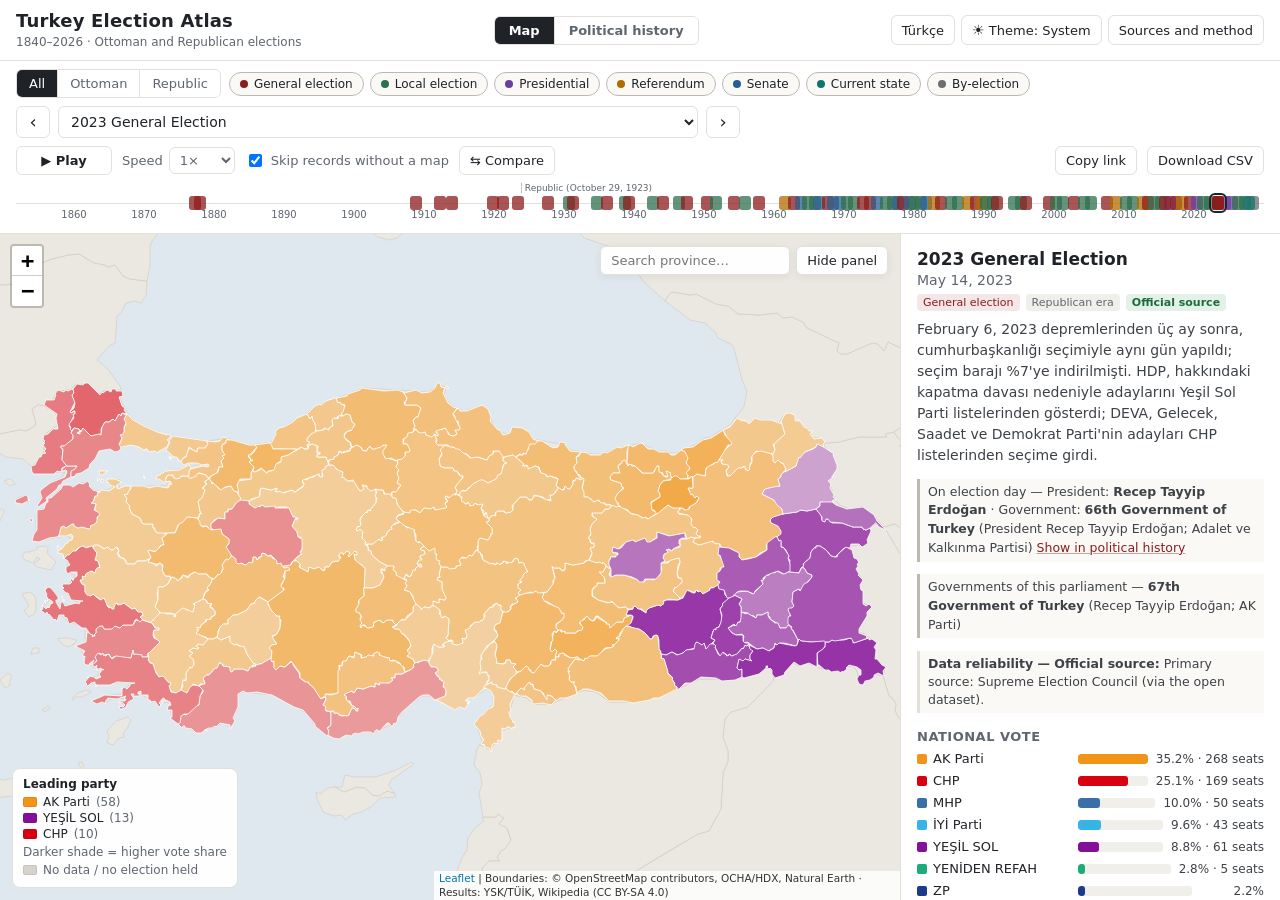
==== commit 1b9a2693: "feat: 1950 sonrası seçim açıklamaları, parti adı ve oran düzeltmeleri (3.4.0) Yeni - 44 seçim kaydın" ====
--- a/index.html
+++ b/index.html
@@ -9,8 +9,8 @@
 <meta property="og:type" content="website">
 <meta property="og:title" content="Türkiye Seçim Atlası · 1840–2026">
 <meta property="og:description" content="1840'tan bugüne Osmanlı ve Türkiye seçimleri döneminin sınırlarıyla haritada; meclisler, hükûmetler, cumhurbaşkanları ve partilerle siyasi tarih.">
-<meta property="og:url" content="https://ahmtaltug.github.io/TurkSiyasiTarihi/">
-<meta property="og:image" content="https://ahmtaltug.github.io/TurkSiyasiTarihi/icons/og.jpg">
+<meta property="og:url" content="https://ahmtaltug.github.io/TurkiyeSecimAtlasi/">
+<meta property="og:image" content="https://ahmtaltug.github.io/TurkiyeSecimAtlasi/icons/og.jpg">
 <meta property="og:image:width" content="1280"><meta property="og:image:height" content="640">
 <meta property="og:locale" content="tr_TR">
 <meta name="twitter:card" content="summary_large_image">
@@ -26,7 +26,7 @@
   })();
 </script>
 <link rel="stylesheet" href="vendor/leaflet.css">
-<link rel="stylesheet" href="css/app.css?v=3.3.0">
+<link rel="stylesheet" href="css/app.css?v=3.4.0">
 </head>
 <body>
 <header class="topbar">
@@ -121,6 +121,7 @@
     <li><b>Political history (governments, confidence votes, heads of state, parties, events):</b> Turkish Wikipedia lists of governments and presidents, and party infoboxes (CC BY-SA 4.0); grand viziers from the Turkish Wikipedia list of Ottoman grand viziers.</li>
     <li><b>Demographics:</b> Provincial population (censuses 1927–2025) and area from Turkish Wikipedia; GDP per capita (2024) and life expectancy (2021–2023) from English Wikipedia tables based on TurkStat data.</li>
     <li><b>Current state:</b> Seats in parliament and provincial mayors, compiled daily from Turkish Wikipedia.</li>
+    <li><b>Election descriptions (Turkish):</b> before 1950 from Wikipedia lists and election articles; after 1950 only basic facts (electoral system, subject of a referendum, the government formed afterwards), checked against this site's data and the Wikipedia article copies in the repository.</li>
     <li><b>Software:</b> Leaflet (BSD-2), topojson-client (ISC).</li>
   </ul>
   <h3>Boundaries</h3>
@@ -133,18 +134,18 @@
     <li><b>Partial / approximate:</b> records where part of the data is unknown or approximate (1930, 1946).</li>
     <li><b>No result data:</b> only a description and the boundaries of the period.</li>
   </ul>
-  <p>What was checked against what is documented in the <a href="https://github.com/ahmtaltug/TurkSiyasiTarihi/blob/main/docs/DOGRULAMA.md" target="_blank" rel="noopener">verification report</a> (Turkish).</p>
+  <p>What was checked against what is documented in the <a href="https://github.com/ahmtaltug/TurkiyeSecimAtlasi/blob/main/docs/DOGRULAMA.md" target="_blank" rel="noopener">verification report</a> (Turkish).</p>
   <h3>Known limitations</h3>
   <ul>
     <li>Before 1950 elections were indirect and no provincial vote counts were published, so deputies and affiliations are shown.</li>
     <li>Wikipedia lists include everyone who served during a term, so totals can exceed the official number of seats.</li>
     <li>Party affiliations in the 1912 and 1914 lists do not match the aggregate figures in the literature.</li>
     <li>National totals are summed from provinces and may differ from official figures by a few tenths of a point.</li>
-    <li>The parliament chart shows the composition right after each election; changes during a term are only included for the one-party era opposition parties (1923–1930).</li>
+    <li>The parliament chart mostly shows the composition right after each election. Changes during a term are included only for the groups and opposition parties of 1920–1930 (approximate numbers), plus today's composition for the current term; other party switches, by-elections and the Senate are not shown.</li>
     <li>Demographic indicators use today's provincial boundaries; correlation does not imply causation.</li>
   </ul>
   <h3>Reporting errors</h3>
-  <p>Use the <b>"Spotted an error in this record? Report it"</b> link at the bottom of each panel; it opens a GitHub form pre-filled with the record you are viewing (GitHub account required). <a href="https://github.com/ahmtaltug/TurkSiyasiTarihi/issues" target="_blank" rel="noopener">Open reports</a></p>
+  <p>Use the <b>"Spotted an error in this record? Report it"</b> link at the bottom of each panel; it opens a GitHub form pre-filled with the record you are viewing (GitHub account required). <a href="https://github.com/ahmtaltug/TurkiyeSecimAtlasi/issues" target="_blank" rel="noopener">Open reports</a></p>
   <h3>Tips</h3>
   <ul>
     <li><b>Play:</b> steps through the elections of the selected era and types; keep only "General election" on to watch 1877–2023.</li>
@@ -175,6 +176,7 @@
     <li><b>Türkiye dışındaki Osmanlı vilayetleri ve arka plan haritası:</b> <a href="https://www.naturalearthdata.com/" target="_blank" rel="noopener">Natural Earth</a> (kamu malı).</li>
     <li><b>Siyasi tarih (hükûmetler, güvenoyları, cumhurbaşkanları, partiler, olaylar):</b> Türkçe Vikipedi "Türkiye hükûmetleri listesi", "Türkiye cumhurbaşkanları listesi" ve parti maddelerinin bilgi kutuları (CC BY-SA 4.0). 1923–1946 meclis dağılımları seçim maddelerinden, 1950 sonrası bu sitenin seçim verisindendir.</li>
     <li><b>Demografi:</b> İl nüfusları (1927–2025 sayım ve ADNKS), alanlar: Türkçe Vikipedi; il bazında kişi başı GSYH (2024) ve yaşam beklentisi (2021–2023): İngilizce Vikipedi tabloları (TÜİK verisine dayanır).</li>
+    <li><b>Seçim açıklamaları:</b> 1950 öncesinde Vikipedi listeleri ve seçim maddeleri. 1950 sonrasında yalnız temel bilgiler (seçim sistemi, halkoylamasının konusu, seçimden sonra kurulan hükûmet); bunlar sitenin verisi ve depodaki Vikipedi madde kopyalarıyla karşılaştırıldı.</li>
     <li><b>Yazılım:</b> Leaflet (BSD-2), topojson-client (ISC).</li>
   </ul>
   <h3>Sınırlar</h3>
@@ -189,18 +191,18 @@
     <li><b>Sonuç verisi yok:</b> Yalnız açıklama ve dönemin sınırları gösterilir.</li>
   </ul>
   <p>Haritada <b>ince çapraz çizgilerle taranmış</b> birimlerin sınırı belgelenmiş bir kaynağa değil, bu projedeki tahmine dayanır. Birime tıklayınca neyin varsayıldığı yazar.</p>
-  <p>Parti ve aday adlarının, ülke geneli sonuçların ve il adlarının neyle karşılaştırıldığı <a href="https://github.com/ahmtaltug/TurkSiyasiTarihi/blob/main/docs/DOGRULAMA.md" target="_blank" rel="noopener">doğrulama raporunda</a> yer alır.</p>
+  <p>Parti ve aday adlarının, ülke geneli sonuçların ve il adlarının neyle karşılaştırıldığı <a href="https://github.com/ahmtaltug/TurkiyeSecimAtlasi/blob/main/docs/DOGRULAMA.md" target="_blank" rel="noopener">doğrulama raporunda</a> yer alır.</p>
   <h3>Bilinen sınırlamalar</h3>
   <ul>
     <li>1950 öncesinde seçimler iki dereceliydi ve il düzeyinde oy sayısı yayımlanmadı. Bu yüzden bu dönemde vekil sayıları ve mensubiyetler gösterilir.</li>
     <li>Vikipedi listeleri dönem boyunca görev yapan herkesi içerir. Açıklamasında "yerine" ya da "ara seçim" geçenler "sonradan katılan" olarak ayrıldı, ama bütün ara seçimler bu şekilde işaretli değildir. Bu yüzden toplamlar resmî sandalye sayısından fazla olabilir.</li>
     <li>1912 ve 1914 listelerindeki parti mensubiyetleri literatürdeki toplu rakamlarla uyuşmaz; örneğin 1912 için genellikle "İttihat ve Terakki 269/275" denir. Bu yüzden Osmanlı seçimlerinde harita varsayılan olarak vekil sayısını gösterir.</li>
     <li>Ülke toplamları il verilerinin toplanmasıyla hesaplandığından resmî ilan edilen oranlardan birkaç onda bir puan farklı olabilir.</li>
-    <li>Siyasi tarih grafiğindeki meclis dağılımı her seçimin hemen sonrasındaki durumdur; dönem içindeki parti değiştirmeler ve ara seçimler, Cumhuriyet Senatosu gösterilmez. Partilerin öncül/ardıl ilişkileri Vikipedi bilgi kutularındaki bağlantılara dayanır.</li>
+    <li>Siyasi tarih grafiğindeki meclis dağılımı çoğunlukla her seçimin hemen sonrasındaki durumdur. Dönem içi değişiklikler yalnız 1920–1930 arasındaki gruplaşmalar ve muhalefet partileri için yaklaşık sayılarla işlenmiştir; son dönemde ayrıca bugünkü TBMM dağılımı gösterilir. Diğer parti değiştirmeler, ara seçimler ve Cumhuriyet Senatosu gösterilmez. Partilerin öncül/ardıl ilişkileri Vikipedi bilgi kutularındaki bağlantılara dayanır.</li>
     <li>Demografik göstergeler günümüz il sınırlarına göredir; eski seçimlerde dönemin illerine toplanır ve yaklaşıktır. İl bazında kentleşme ve göç verisi yoktur; nüfus artışı dolaylı gösterge olarak verilir. Korelasyon nedensellik göstermez.</li>
   </ul>
   <h3>Hata bildirimi</h3>
-  <p>Yanlış bir sonuç, ad, tarih ya da sınır görürseniz her kaydın panelinin altındaki <b>"Bu kayıtta hata mı var? Bildirin"</b> bağlantısını kullanın. GitHub'da, görüntülediğiniz kaydın bağlantısı doldurulmuş bir form açılır (GitHub hesabı gerekir). <a href="https://github.com/ahmtaltug/TurkSiyasiTarihi/issues" target="_blank" rel="noopener">Açık bildirimler</a></p>
+  <p>Yanlış bir sonuç, ad, tarih ya da sınır görürseniz her kaydın panelinin altındaki <b>"Bu kayıtta hata mı var? Bildirin"</b> bağlantısını kullanın. GitHub'da, görüntülediğiniz kaydın bağlantısı doldurulmuş bir form açılır (GitHub hesabı gerekir). <a href="https://github.com/ahmtaltug/TurkiyeSecimAtlasi/issues" target="_blank" rel="noopener">Açık bildirimler</a></p>
   <h3>Kullanım ipuçları</h3>
   <ul>
     <li><b>Oynat:</b> Seçili dönem ve türlerdeki seçimleri sırayla gösterir. Örneğin yalnız "Genel seçim"i açık bırakıp oynatırsanız 1877'den 2023'e milletvekili seçimleri art arda gelir. Harita görünümü ve seçili parti, mümkün olduğunca korunur.</li>
@@ -216,7 +218,7 @@
     <li><b>CSV indir:</b> Görüntülenen seçimin il verisini Excel'de açılabilen bir dosya olarak indirir.</li>
   </ul>
   </div>
-  <p class="muted">Bu sitedeki derlenmiş veri, kaynaklarının lisansı gereği CC BY-SA 4.0 ile paylaşılır. <span id="version"></span> · <a href="https://github.com/ahmtaltug/TurkSiyasiTarihi" target="_blank" rel="noopener">Kaynak kod</a></p>
+  <p class="muted">Bu sitedeki derlenmiş veri, kaynaklarının lisansı gereği CC BY-SA 4.0 ile paylaşılır. <span id="version"></span> · <a href="https://github.com/ahmtaltug/TurkiyeSecimAtlasi" target="_blank" rel="noopener">Kaynak kod</a></p>
 </dialog>
 
 <section id="historyDlg" class="history-view" hidden aria-labelledby="histTitle">
@@ -244,8 +246,8 @@
 <noscript><p style="padding:16px">Bu harita JavaScript gerektirir.</p></noscript>
 <script defer src="vendor/leaflet.js"></script>
 <script defer src="vendor/topojson-client.min.js"></script>
-<script defer src="js/i18n.js?v=3.3.0"></script>
-<script defer src="js/app.js?v=3.3.0"></script>
-<script defer src="js/history.js?v=3.3.0"></script>
+<script defer src="js/i18n.js?v=3.4.0"></script>
+<script defer src="js/app.js?v=3.4.0"></script>
+<script defer src="js/history.js?v=3.4.0"></script>
 </body>
 </html>
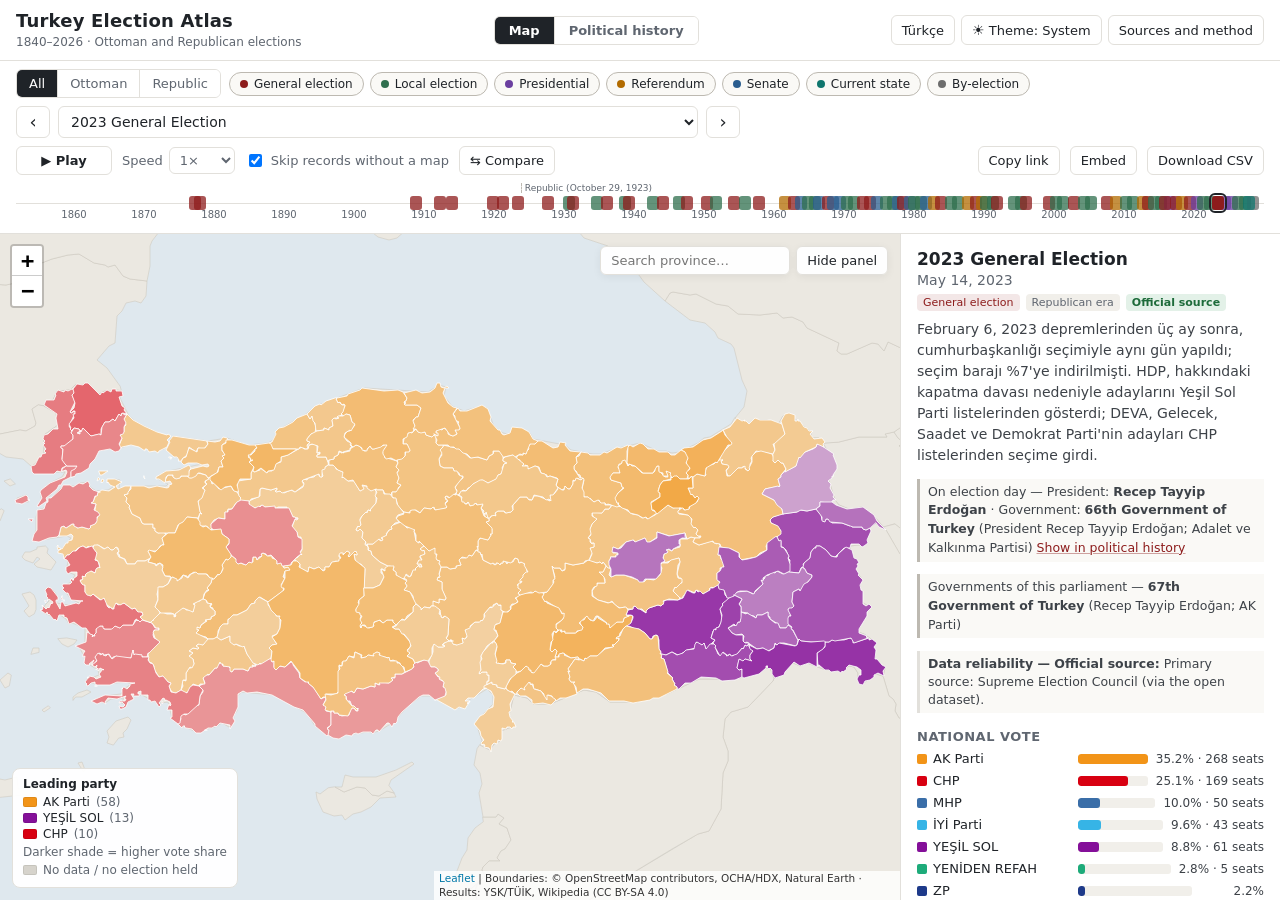
==== commit 442daa17: "feat: seçim sayfaları ve site haritası, haritayı gömme, Zenodo ve bağış hazırlığı (3.7.0) - scripts/" ====
--- a/index.html
+++ b/index.html
@@ -14,6 +14,8 @@
 <meta property="og:image:width" content="1280"><meta property="og:image:height" content="640">
 <meta property="og:locale" content="tr_TR">
 <meta name="twitter:card" content="summary_large_image">
+<link rel="canonical" href="https://ahmtaltug.github.io/TurkiyeSecimAtlasi/">
+<script type="application/ld+json">{"@context":"https://schema.org","@type":"WebSite","name":"Türkiye Seçim Atlası","alternateName":"Turkey Election Atlas","url":"https://ahmtaltug.github.io/TurkiyeSecimAtlasi/","inLanguage":["tr","en"],"description":"1840'tan bugüne Osmanlı ve Türkiye Cumhuriyeti seçimleri, döneminin sınırlarıyla etkileşimli harita; il ve ilçe sonuçları, meclisler, hükûmetler ve partiler.","license":"https://creativecommons.org/licenses/by-sa/4.0/"}</script>
 <link rel="icon" href="favicon.svg" type="image/svg+xml">
 <link rel="manifest" href="manifest.webmanifest">
 <link rel="apple-touch-icon" href="icons/icon-192.png">
@@ -23,10 +25,12 @@
     var p = localStorage.getItem('theme') || 'auto';
     var dark = p === 'dark' || (p === 'auto' && window.matchMedia && window.matchMedia('(prefers-color-scheme: dark)').matches);
     document.documentElement.dataset.theme = dark ? 'dark' : 'light';
+    // başka sitelere gömülü görünüm (?embed=1): yalnız harita
+    if (/[?&]embed=1\b/.test(location.search)) document.documentElement.classList.add('embed');
   })();
 </script>
 <link rel="stylesheet" href="vendor/leaflet.css">
-<link rel="stylesheet" href="css/app.css?v=3.4.0">
+<link rel="stylesheet" href="css/app.css?v=3.7.0">
 </head>
 <body>
 <header class="topbar">
@@ -70,6 +74,7 @@
     <button id="cmpBtn" class="btn ghost" type="button" aria-pressed="false" title="İki seçimi yan yana haritada karşılaştır">⇆<span class="long"> Karşılaştır</span></button>
     <span class="spacer"></span>
     <button id="shareBtn" class="btn ghost" type="button" title="Bu görünümün bağlantısını kopyala"><span class="long">Bağlantıyı kopyala</span><span class="short">Paylaş</span></button>
+    <button id="embedBtn" class="btn ghost" type="button" title="Bu haritayı başka bir sitede göstermek için kod"><span class="long">Sitene göm</span><span class="short">Göm</span></button>
     <button id="csvBtn" class="btn ghost" type="button" title="Bu seçimin il verisini CSV olarak indir"><span class="long">CSV indir</span><span class="short">CSV</span></button>
   </div>
   <div class="timeline" id="timeline" aria-label="Zaman çizelgesi"></div>
@@ -82,6 +87,8 @@
     <div class="year-badge" id="yearBadge" hidden aria-live="polite"></div>
     <div class="event-ticker" id="eventTicker" hidden aria-live="polite"></div>
     <div class="cmp-label a" id="cmpLabelA"></div>
+    <div class="sr-only" id="srStatus" aria-live="polite"></div>
+    <a class="embed-bar" id="embedBar" href="./" target="_blank" rel="noopener"></a>
     <div class="loading" id="loading" hidden role="status"><span class="spin" aria-hidden="true"></span>Yükleniyor…</div>
     <div class="legend" id="legend"></div>
     <div class="map-tools">
@@ -152,6 +159,7 @@
     <li><b>Swing:</b> compares the selected party with the previous election of the same type, province by province.</li>
     <li><b>Keyboard:</b> ← → previous/next election, space play/pause, / search, Esc closes the selected unit.</li>
     <li><b>Compare (⇆):</b> shows two elections side by side.</li>
+    <li><b>Embed:</b> gives ready-made code to put the current map on a news or blog page.</li>
     <li><b>Language:</b> the button at the top switches between Turkish and English; the choice is stored in your browser.</li>
   </ul>
 </template>
@@ -216,9 +224,21 @@
     <li><b>Karşılaştır (⇆):</b> Seçili seçimi, paneldeki listeden seçeceğiniz başka bir seçimle yan yana gösterir.</li>
     <li><b>Demografi:</b> Panelin altındaki bölüm, il göstergeleriyle seçim sonucunu saçılım grafiğinde karşılaştırır.</li>
     <li><b>CSV indir:</b> Görüntülenen seçimin il verisini Excel'de açılabilen bir dosya olarak indirir.</li>
-  </ul>
-  </div>
+    <li><b>Sitene göm:</b> Görüntülenen haritayı bir haber ya da blog sayfasına koymak için hazır kod verir.</li>
+  </ul>
+  </div>
+  <p><a href="secim/">Bütün seçimlerin metin sayfaları</a> (il il sonuçlar ve kaynaklar; arama motorları ve ekran okuyucular için).</p>
   <p class="muted">Bu sitedeki derlenmiş veri, kaynaklarının lisansı gereği CC BY-SA 4.0 ile paylaşılır. <span id="version"></span> · <a href="https://github.com/ahmtaltug/TurkiyeSecimAtlasi" target="_blank" rel="noopener">Kaynak kod</a></p>
+</dialog>
+
+<dialog id="embedDlg" aria-labelledby="embedTitle">
+  <form method="dialog"><button class="btn ghost close" aria-label="Kapat">✕</button></form>
+  <h2 id="embedTitle">Haritayı sitene göm</h2>
+  <p>Aşağıdaki kodu bir haber ya da blog sayfasına yapıştırın. Harita şu anki görünümle (seçim, görünüm, parti, il) açılır; okuyucu üzerine tıklayınca tam atlası açabilir.</p>
+  <label class="lbl">Yükseklik <select id="embedH"><option value="420">420 px</option><option value="520" selected>520 px</option><option value="640">640 px</option></select></label>
+  <textarea id="embedCode" readonly rows="5" aria-label="Gömme kodu"></textarea>
+  <p><button id="embedCopy" class="btn" type="button">Kodu kopyala</button> <a id="embedPreview" class="btn ghost" href="#" target="_blank" rel="noopener">Önizle</a></p>
+  <p class="muted small">Veri CC BY-SA 4.0 lisanslıdır; gömülü harita kaynağı ve atıfları kendi içinde gösterir.</p>
 </dialog>
 
 <section id="historyDlg" class="history-view" hidden aria-labelledby="histTitle">
@@ -243,11 +263,11 @@
     </pattern>
   </defs>
 </svg>
-<noscript><p style="padding:16px">Bu harita JavaScript gerektirir.</p></noscript>
+<noscript><p style="padding:16px">Bu harita JavaScript gerektirir. Seçim sonuçlarının metin sürümü: <a href="secim/">bütün seçimler</a>.</p></noscript>
 <script defer src="vendor/leaflet.js"></script>
 <script defer src="vendor/topojson-client.min.js"></script>
-<script defer src="js/i18n.js?v=3.4.0"></script>
-<script defer src="js/app.js?v=3.4.0"></script>
-<script defer src="js/history.js?v=3.4.0"></script>
+<script defer src="js/i18n.js?v=3.7.0"></script>
+<script defer src="js/app.js?v=3.7.0"></script>
+<script defer src="js/history.js?v=3.7.0"></script>
 </body>
 </html>
--- a/css/app.css
+++ b/css/app.css
@@ -461,3 +461,23 @@
 .changes { list-style: none; padding: 0; margin: 4px 0; font-size: 12.5px; line-height: 1.7; }
 .changes .sw { display: inline-block; width: 9px; height: 9px; border-radius: 2px; margin: 0 3px 0 2px; vertical-align: middle; }
 a.btn { text-decoration: none; display: inline-flex; align-items: center; }
+
+/* yalnız ekran okuyucular için */
+.sr-only { position: absolute; width: 1px; height: 1px; padding: 0; margin: -1px; overflow: hidden; clip: rect(0 0 0 0); white-space: nowrap; border: 0; }
+
+/* gömülü görünüm (?embed=1) */
+.embed-bar { display: none; }
+html.embed .topbar, html.embed .controls, html.embed .panel, html.embed .map-tools, html.embed #historyDlg, html.embed #yearBadge, html.embed #eventTicker { display: none !important; }
+html.embed .layout, html.embed .layout.collapsed { grid-template-columns: minmax(0, 1fr) !important; grid-template-rows: minmax(0, 1fr) !important; }
+html.embed .map-wrap { min-height: 0; height: 100vh; }
+html.embed .embed-bar { display: flex; align-items: center; gap: 8px; position: absolute; left: 54px; right: 10px; top: 10px; z-index: 650; max-width: calc(100% - 64px); box-sizing: border-box;
+  background: var(--overlay); border: 1px solid var(--line); border-radius: 8px; padding: 6px 10px; font-size: 13px; color: var(--ink); text-decoration: none; box-shadow: 0 2px 8px rgba(0,0,0,.08); }
+html.embed .embed-bar .t { font-weight: 600; white-space: nowrap; overflow: hidden; text-overflow: ellipsis; }
+html.embed .embed-bar .u { color: var(--muted); white-space: nowrap; overflow: hidden; text-overflow: ellipsis; }
+html.embed .embed-bar .go { margin-left: auto; color: var(--accent); white-space: nowrap; }
+html.embed .embed-bar:hover .go { text-decoration: underline; }
+#embedDlg textarea { width: 100%; box-sizing: border-box; font: 12px/1.4 ui-monospace, SFMono-Regular, Menlo, monospace; margin: 8px 0; padding: 8px; border: 1px solid var(--line); border-radius: 6px; background: var(--soft2); color: var(--ink); }
+dialog#embedDlg { max-width: 640px; width: calc(100% - 32px); border: 1px solid var(--line); border-radius: 10px; padding: 18px 22px; line-height: 1.5; font-size: 14px; background: var(--surface); color: var(--ink); }
+dialog#embedDlg::backdrop { background: rgba(0,0,0,.35); }
+dialog#embedDlg h2 { margin-top: 0; font-size: 18px; }
+dialog#embedDlg .close { position: absolute; right: 14px; top: 12px; }
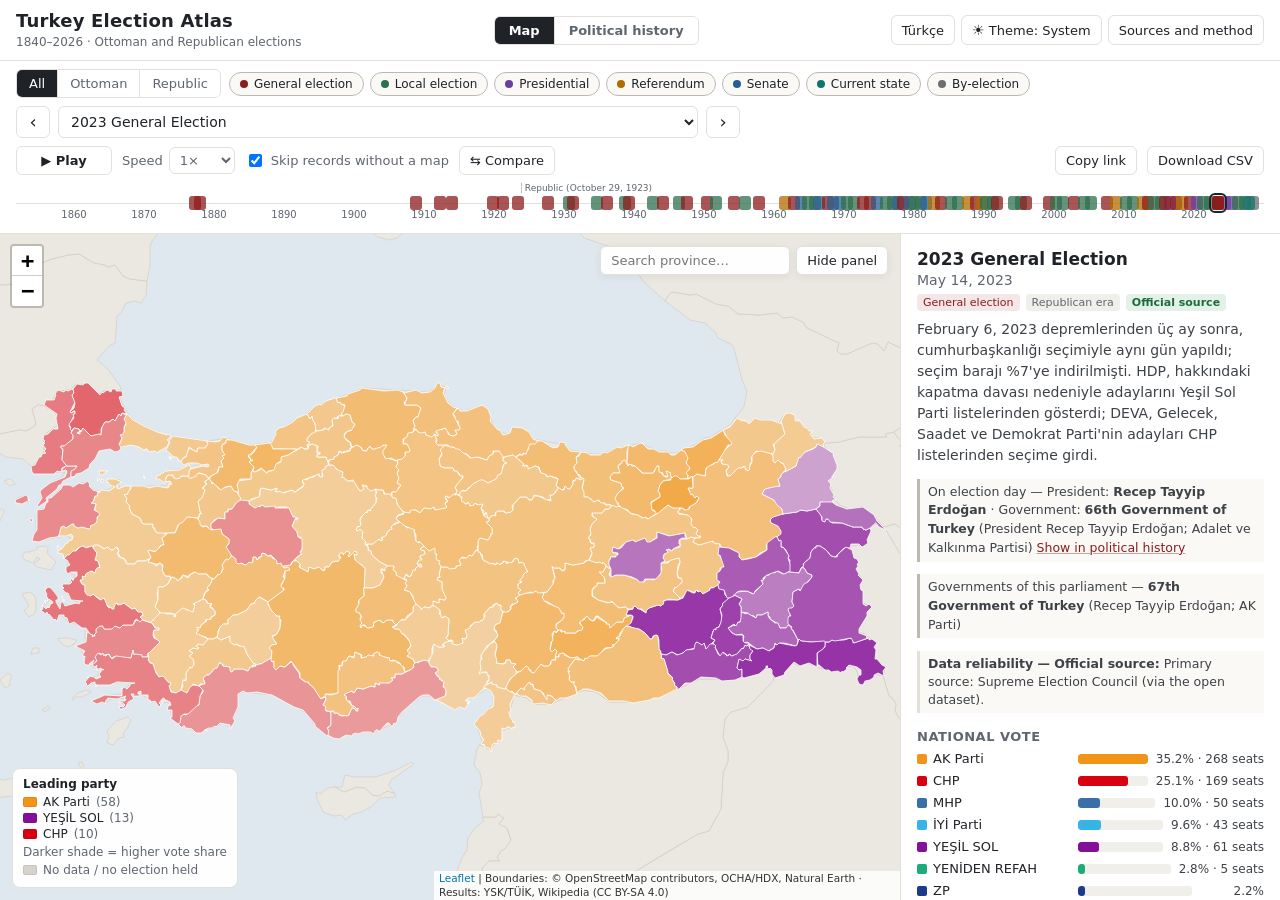
==== commit a85ceae0: "Revert "Merge pull request #25 from ahmtaltug/ccr-18426c42-adq47q" This reverts commit 3e62ca58ba0e9" ====
--- a/index.html
+++ b/index.html
@@ -14,8 +14,6 @@
 <meta property="og:image:width" content="1280"><meta property="og:image:height" content="640">
 <meta property="og:locale" content="tr_TR">
 <meta name="twitter:card" content="summary_large_image">
-<link rel="canonical" href="https://ahmtaltug.github.io/TurkiyeSecimAtlasi/">
-<script type="application/ld+json">{"@context":"https://schema.org","@type":"WebSite","name":"Türkiye Seçim Atlası","alternateName":"Turkey Election Atlas","url":"https://ahmtaltug.github.io/TurkiyeSecimAtlasi/","inLanguage":["tr","en"],"description":"1840'tan bugüne Osmanlı ve Türkiye Cumhuriyeti seçimleri, döneminin sınırlarıyla etkileşimli harita; il ve ilçe sonuçları, meclisler, hükûmetler ve partiler.","license":"https://creativecommons.org/licenses/by-sa/4.0/"}</script>
 <link rel="icon" href="favicon.svg" type="image/svg+xml">
 <link rel="manifest" href="manifest.webmanifest">
 <link rel="apple-touch-icon" href="icons/icon-192.png">
@@ -25,12 +23,10 @@
     var p = localStorage.getItem('theme') || 'auto';
     var dark = p === 'dark' || (p === 'auto' && window.matchMedia && window.matchMedia('(prefers-color-scheme: dark)').matches);
     document.documentElement.dataset.theme = dark ? 'dark' : 'light';
-    // başka sitelere gömülü görünüm (?embed=1): yalnız harita
-    if (/[?&]embed=1\b/.test(location.search)) document.documentElement.classList.add('embed');
   })();
 </script>
 <link rel="stylesheet" href="vendor/leaflet.css">
-<link rel="stylesheet" href="css/app.css?v=3.7.0">
+<link rel="stylesheet" href="css/app.css?v=3.6.0">
 </head>
 <body>
 <header class="topbar">
@@ -74,7 +70,6 @@
     <button id="cmpBtn" class="btn ghost" type="button" aria-pressed="false" title="İki seçimi yan yana haritada karşılaştır">⇆<span class="long"> Karşılaştır</span></button>
     <span class="spacer"></span>
     <button id="shareBtn" class="btn ghost" type="button" title="Bu görünümün bağlantısını kopyala"><span class="long">Bağlantıyı kopyala</span><span class="short">Paylaş</span></button>
-    <button id="embedBtn" class="btn ghost" type="button" title="Bu haritayı başka bir sitede göstermek için kod"><span class="long">Sitene göm</span><span class="short">Göm</span></button>
     <button id="csvBtn" class="btn ghost" type="button" title="Bu seçimin il verisini CSV olarak indir"><span class="long">CSV indir</span><span class="short">CSV</span></button>
   </div>
   <div class="timeline" id="timeline" aria-label="Zaman çizelgesi"></div>
@@ -88,7 +83,6 @@
     <div class="event-ticker" id="eventTicker" hidden aria-live="polite"></div>
     <div class="cmp-label a" id="cmpLabelA"></div>
     <div class="sr-only" id="srStatus" aria-live="polite"></div>
-    <a class="embed-bar" id="embedBar" href="./" target="_blank" rel="noopener"></a>
     <div class="loading" id="loading" hidden role="status"><span class="spin" aria-hidden="true"></span>Yükleniyor…</div>
     <div class="legend" id="legend"></div>
     <div class="map-tools">
@@ -159,7 +153,6 @@
     <li><b>Swing:</b> compares the selected party with the previous election of the same type, province by province.</li>
     <li><b>Keyboard:</b> ← → previous/next election, space play/pause, / search, Esc closes the selected unit.</li>
     <li><b>Compare (⇆):</b> shows two elections side by side.</li>
-    <li><b>Embed:</b> gives ready-made code to put the current map on a news or blog page.</li>
     <li><b>Language:</b> the button at the top switches between Turkish and English; the choice is stored in your browser.</li>
   </ul>
 </template>
@@ -224,21 +217,9 @@
     <li><b>Karşılaştır (⇆):</b> Seçili seçimi, paneldeki listeden seçeceğiniz başka bir seçimle yan yana gösterir.</li>
     <li><b>Demografi:</b> Panelin altındaki bölüm, il göstergeleriyle seçim sonucunu saçılım grafiğinde karşılaştırır.</li>
     <li><b>CSV indir:</b> Görüntülenen seçimin il verisini Excel'de açılabilen bir dosya olarak indirir.</li>
-    <li><b>Sitene göm:</b> Görüntülenen haritayı bir haber ya da blog sayfasına koymak için hazır kod verir.</li>
-  </ul>
-  </div>
-  <p><a href="secim/">Bütün seçimlerin metin sayfaları</a> (il il sonuçlar ve kaynaklar; arama motorları ve ekran okuyucular için).</p>
+  </ul>
+  </div>
   <p class="muted">Bu sitedeki derlenmiş veri, kaynaklarının lisansı gereği CC BY-SA 4.0 ile paylaşılır. <span id="version"></span> · <a href="https://github.com/ahmtaltug/TurkiyeSecimAtlasi" target="_blank" rel="noopener">Kaynak kod</a></p>
-</dialog>
-
-<dialog id="embedDlg" aria-labelledby="embedTitle">
-  <form method="dialog"><button class="btn ghost close" aria-label="Kapat">✕</button></form>
-  <h2 id="embedTitle">Haritayı sitene göm</h2>
-  <p>Aşağıdaki kodu bir haber ya da blog sayfasına yapıştırın. Harita şu anki görünümle (seçim, görünüm, parti, il) açılır; okuyucu üzerine tıklayınca tam atlası açabilir.</p>
-  <label class="lbl">Yükseklik <select id="embedH"><option value="420">420 px</option><option value="520" selected>520 px</option><option value="640">640 px</option></select></label>
-  <textarea id="embedCode" readonly rows="5" aria-label="Gömme kodu"></textarea>
-  <p><button id="embedCopy" class="btn" type="button">Kodu kopyala</button> <a id="embedPreview" class="btn ghost" href="#" target="_blank" rel="noopener">Önizle</a></p>
-  <p class="muted small">Veri CC BY-SA 4.0 lisanslıdır; gömülü harita kaynağı ve atıfları kendi içinde gösterir.</p>
 </dialog>
 
 <section id="historyDlg" class="history-view" hidden aria-labelledby="histTitle">
@@ -263,11 +244,11 @@
     </pattern>
   </defs>
 </svg>
-<noscript><p style="padding:16px">Bu harita JavaScript gerektirir. Seçim sonuçlarının metin sürümü: <a href="secim/">bütün seçimler</a>.</p></noscript>
+<noscript><p style="padding:16px">Bu harita JavaScript gerektirir.</p></noscript>
 <script defer src="vendor/leaflet.js"></script>
 <script defer src="vendor/topojson-client.min.js"></script>
-<script defer src="js/i18n.js?v=3.7.0"></script>
-<script defer src="js/app.js?v=3.7.0"></script>
-<script defer src="js/history.js?v=3.7.0"></script>
+<script defer src="js/i18n.js?v=3.6.0"></script>
+<script defer src="js/app.js?v=3.6.0"></script>
+<script defer src="js/history.js?v=3.6.0"></script>
 </body>
 </html>
--- a/css/app.css
+++ b/css/app.css
@@ -464,20 +464,3 @@
 
 /* yalnız ekran okuyucular için */
 .sr-only { position: absolute; width: 1px; height: 1px; padding: 0; margin: -1px; overflow: hidden; clip: rect(0 0 0 0); white-space: nowrap; border: 0; }
-
-/* gömülü görünüm (?embed=1) */
-.embed-bar { display: none; }
-html.embed .topbar, html.embed .controls, html.embed .panel, html.embed .map-tools, html.embed #historyDlg, html.embed #yearBadge, html.embed #eventTicker { display: none !important; }
-html.embed .layout, html.embed .layout.collapsed { grid-template-columns: minmax(0, 1fr) !important; grid-template-rows: minmax(0, 1fr) !important; }
-html.embed .map-wrap { min-height: 0; height: 100vh; }
-html.embed .embed-bar { display: flex; align-items: center; gap: 8px; position: absolute; left: 54px; right: 10px; top: 10px; z-index: 650; max-width: calc(100% - 64px); box-sizing: border-box;
-  background: var(--overlay); border: 1px solid var(--line); border-radius: 8px; padding: 6px 10px; font-size: 13px; color: var(--ink); text-decoration: none; box-shadow: 0 2px 8px rgba(0,0,0,.08); }
-html.embed .embed-bar .t { font-weight: 600; white-space: nowrap; overflow: hidden; text-overflow: ellipsis; }
-html.embed .embed-bar .u { color: var(--muted); white-space: nowrap; overflow: hidden; text-overflow: ellipsis; }
-html.embed .embed-bar .go { margin-left: auto; color: var(--accent); white-space: nowrap; }
-html.embed .embed-bar:hover .go { text-decoration: underline; }
-#embedDlg textarea { width: 100%; box-sizing: border-box; font: 12px/1.4 ui-monospace, SFMono-Regular, Menlo, monospace; margin: 8px 0; padding: 8px; border: 1px solid var(--line); border-radius: 6px; background: var(--soft2); color: var(--ink); }
-dialog#embedDlg { max-width: 640px; width: calc(100% - 32px); border: 1px solid var(--line); border-radius: 10px; padding: 18px 22px; line-height: 1.5; font-size: 14px; background: var(--surface); color: var(--ink); }
-dialog#embedDlg::backdrop { background: rgba(0,0,0,.35); }
-dialog#embedDlg h2 { margin-top: 0; font-size: 18px; }
-dialog#embedDlg .close { position: absolute; right: 14px; top: 12px; }
